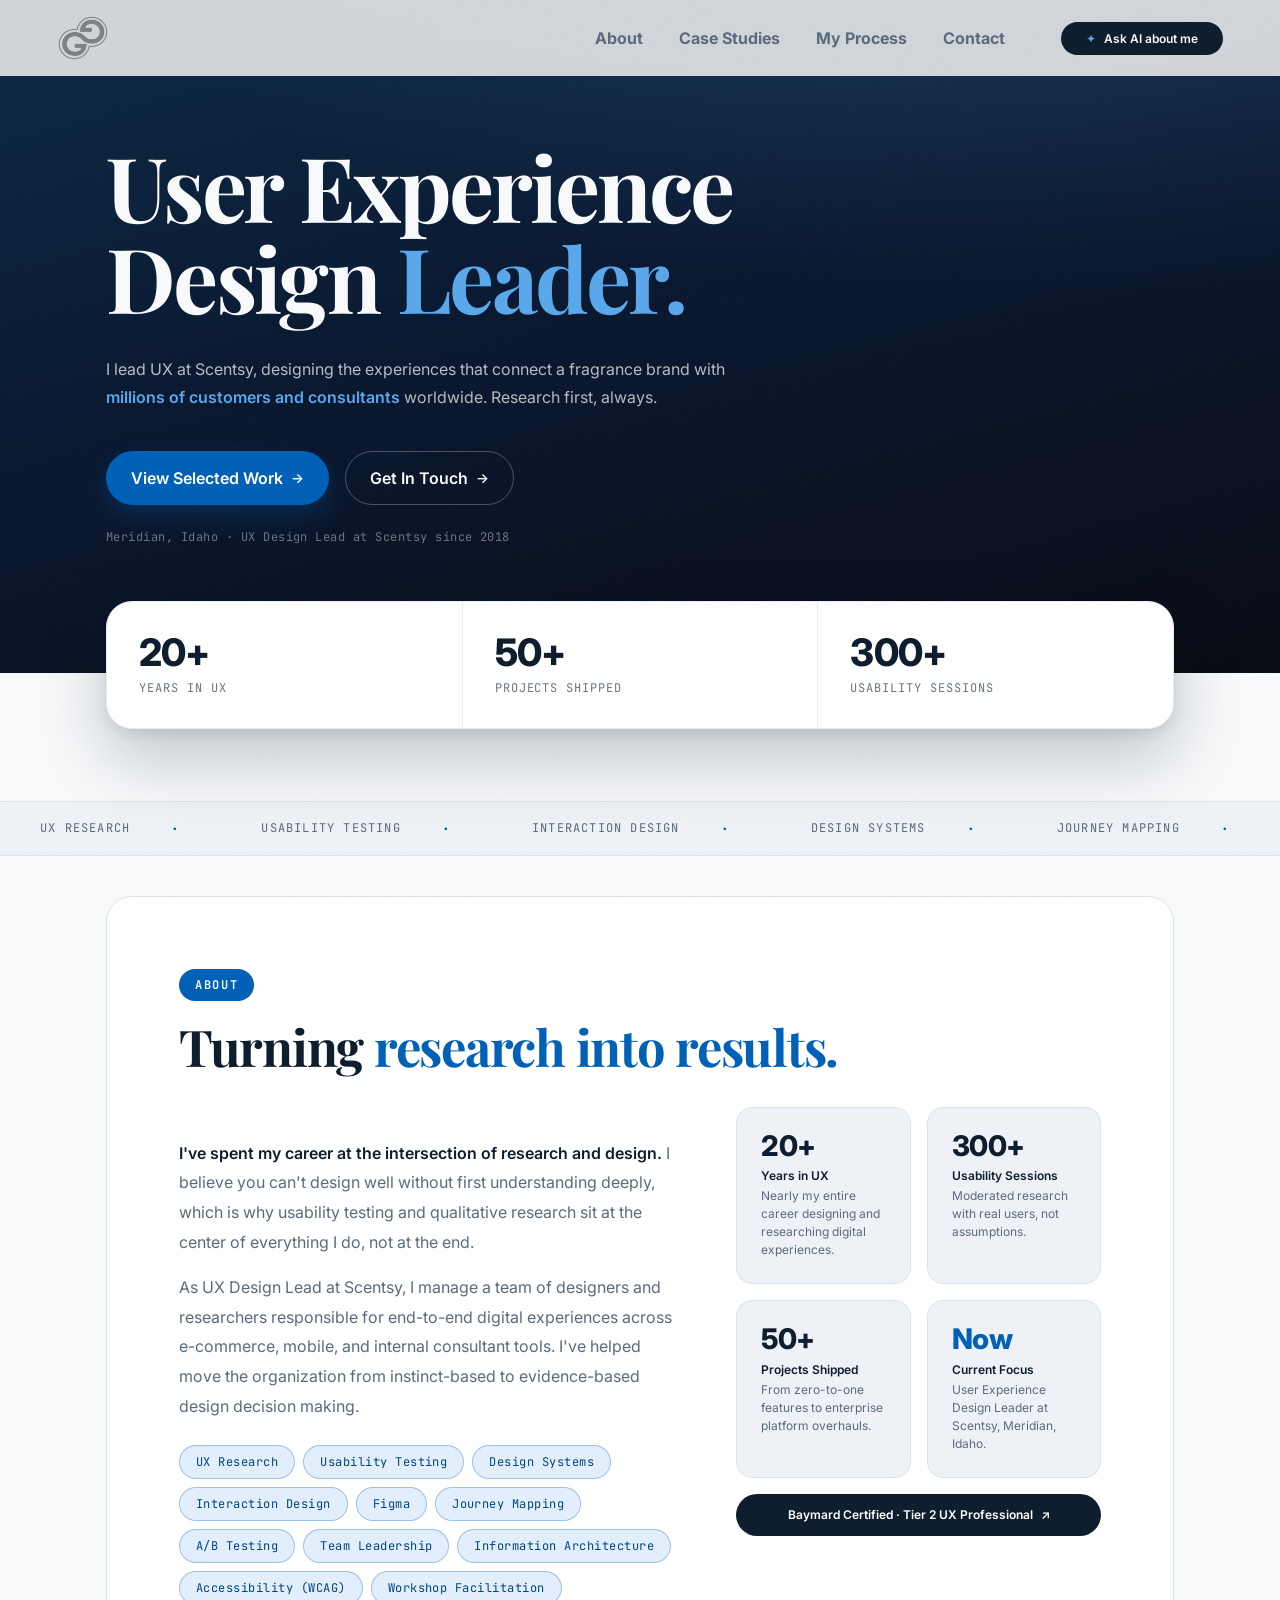
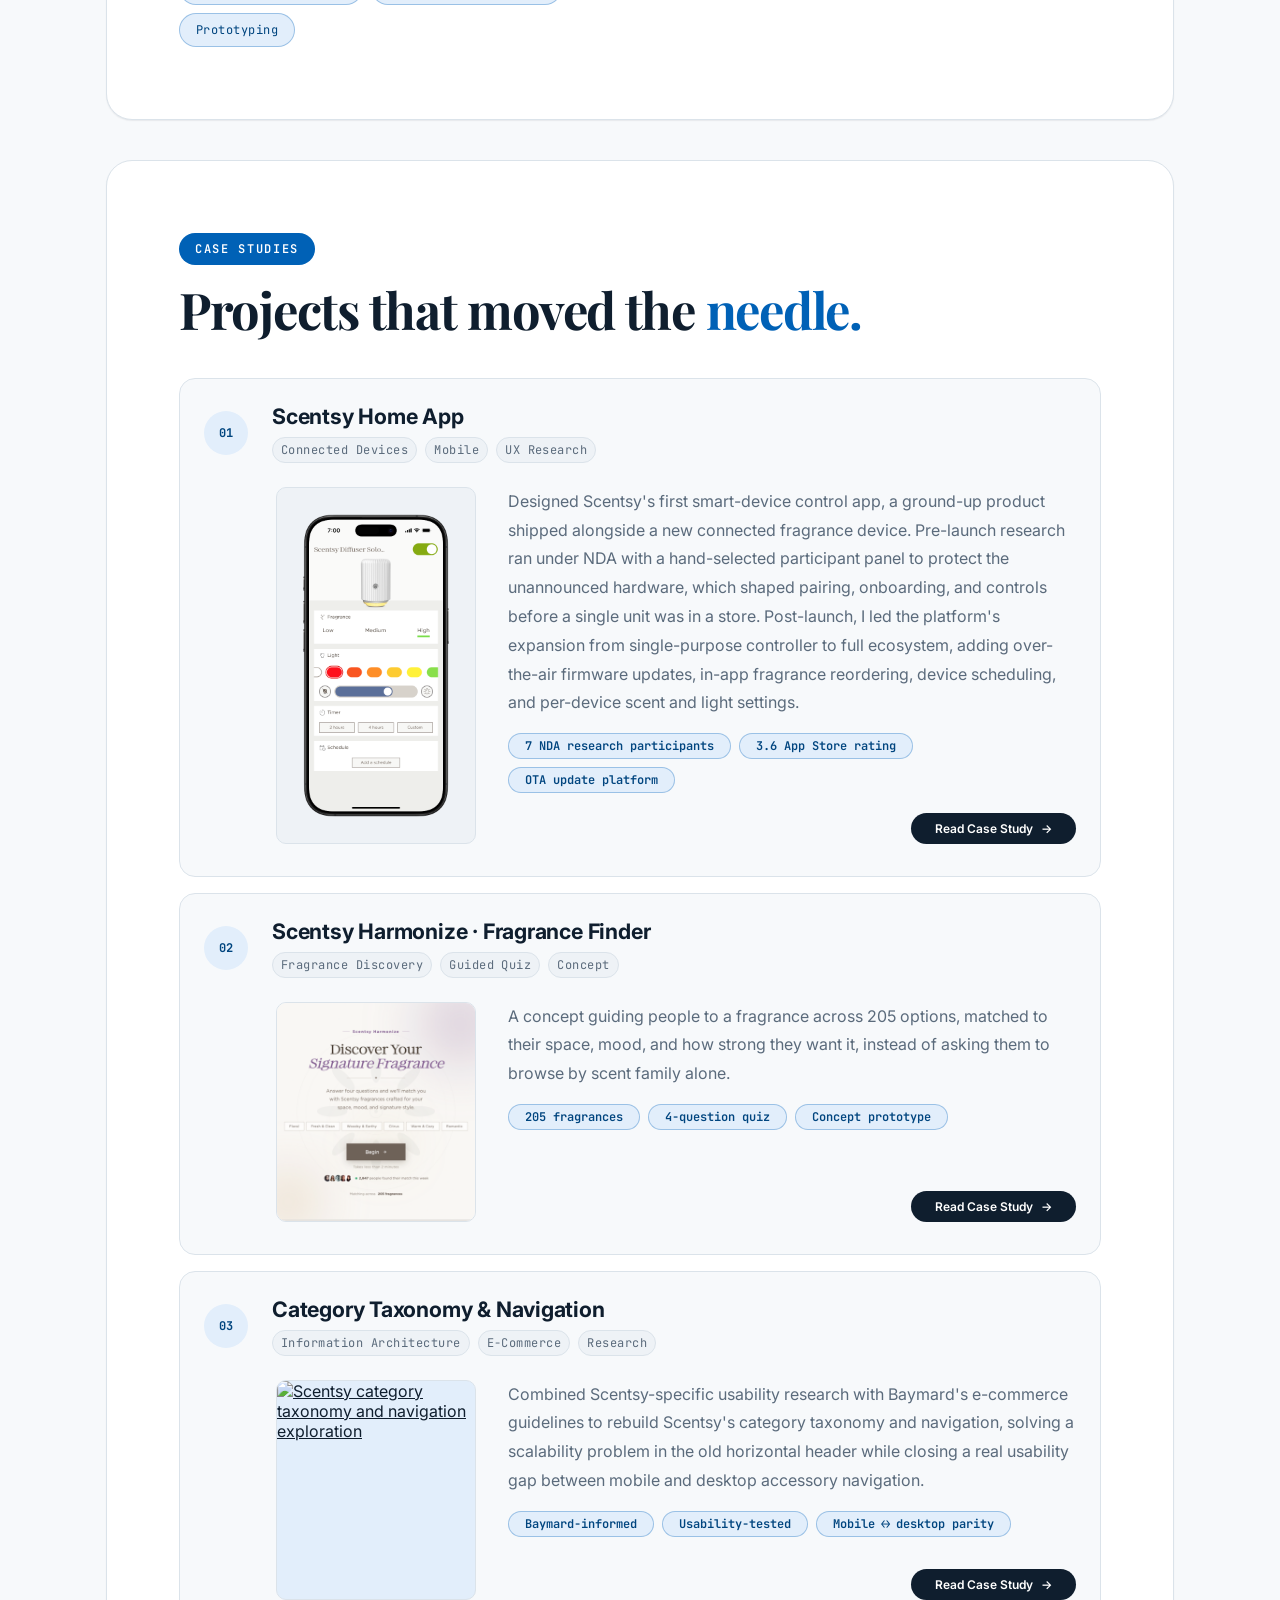
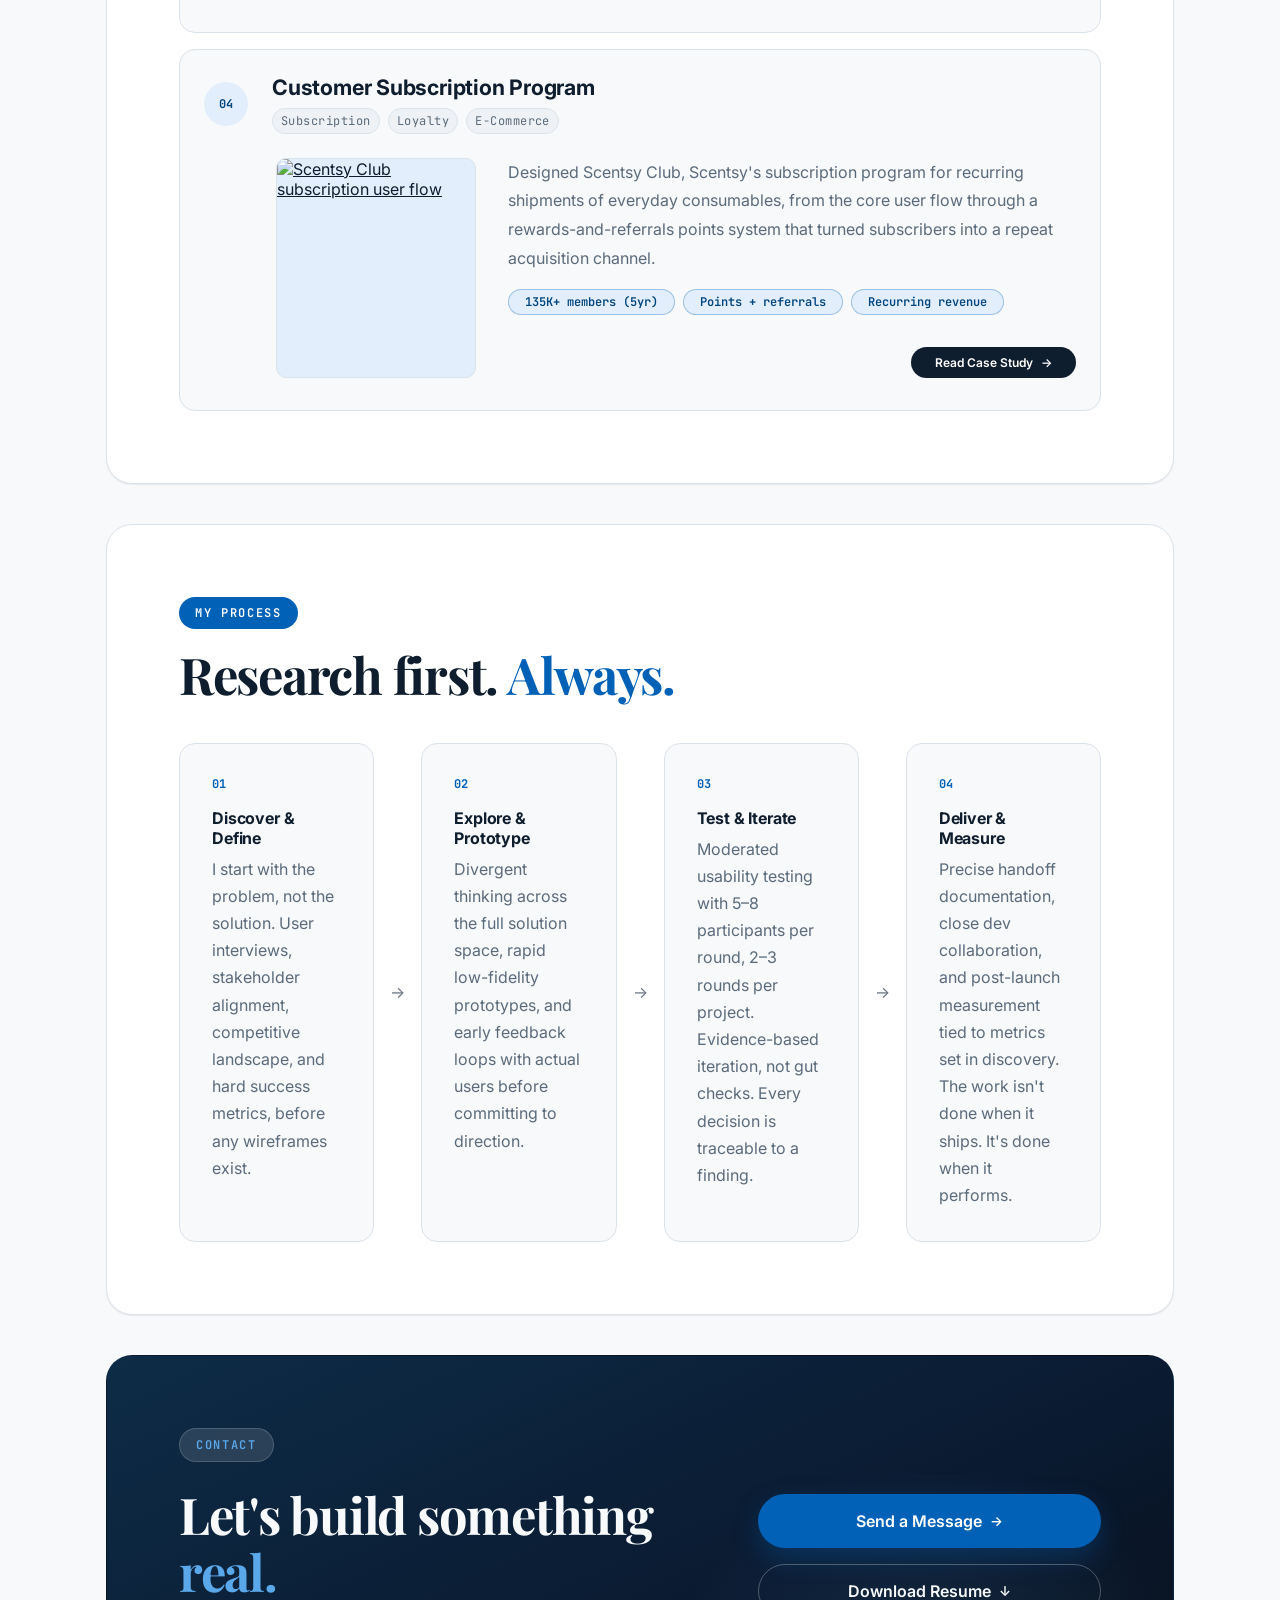
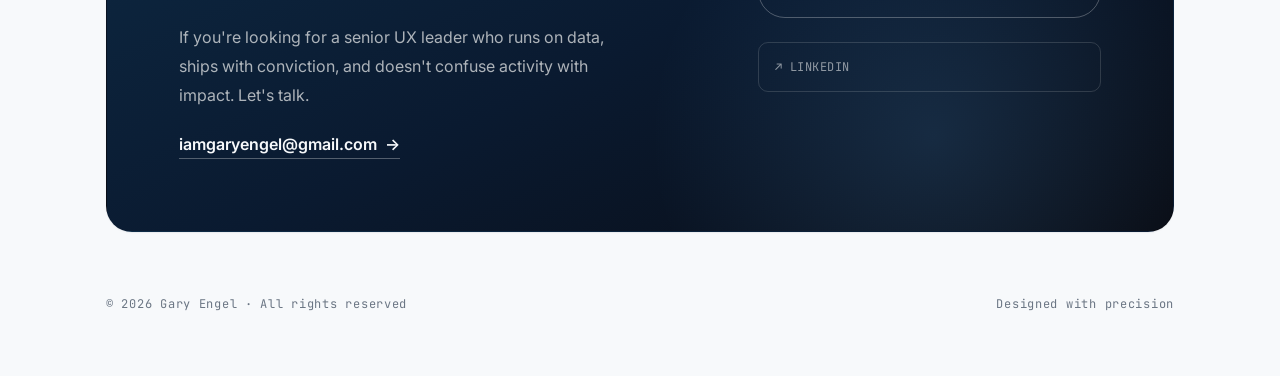
==== index.html @ 95b80a34 "Swap nav logo to GE monogram" ====
<!doctype html>
<html lang="en">
    <head>
        <!-- Google tag (gtag.js) -->
        <script async src="https://www.googletagmanager.com/gtag/js?id=G-JDK2LYS525"></script>
        <script>
            window.dataLayer = window.dataLayer || [];
            function gtag() {
                dataLayer.push(arguments);
            }
            gtag('js', new Date());
            gtag('config', 'G-JDK2LYS525');
        </script>
        <meta charset="UTF-8" />
        <meta name="viewport" content="width=device-width, initial-scale=1.0" />
        <meta name="color-scheme" content="light" />
        <title>Gary Engel · Portfolio · User Experience Design Leader</title>
        <meta
            name="description"
            content="Portfolio of Gary Engel, user experience design leader at Scentsy in Meridian, Idaho. UX research, design systems, and e-commerce case studies from 20+ years in UX."
        />
        <link
            rel="icon"
            href="data:image/svg+xml,%3Csvg xmlns='http://www.w3.org/2000/svg' viewBox='0 0 64 64'%3E%3Crect width='64' height='64' rx='16' fill='%230f1e2e'/%3E%3Ctext x='32' y='43' font-family='Georgia,serif' font-size='30' fill='%235aa8ea' text-anchor='middle'%3EG%3C/text%3E%3C/svg%3E"
        />
        <link rel="preconnect" href="https://fonts.googleapis.com" />
        <link
            rel="preconnect"
            href="https://fonts.gstatic.com"
            crossorigin=""
        />
        <link
            href="https://fonts.googleapis.com/css2?family=Inter:wght@400;500;600;700;800&family=JetBrains+Mono:wght@400;500;600;700&family=Playfair+Display:wght@700&display=swap"
            rel="stylesheet"
        />
        <link rel="stylesheet" href="assets/css/base.css" />
        <style>
            /* ─────────────────────────────────────────────
               HERO
            ───────────────────────────────────────────── */
            .hero {
                position: relative;
                padding-top: calc(var(--nav-h) + 4rem);
                padding-bottom: 8rem;
                overflow: hidden;
                background: radial-gradient(
                        120% 90% at 82% -10%,
                        rgba(90, 168, 234, 0.18),
                        transparent 60%
                    ),
                    linear-gradient(165deg, #0d2b47 0%, #0a1830 45%, #090c14 100%);
                color: var(--bg);
            }
            .hero::after {
                content: "";
                position: absolute;
                inset: 0;
                background-image: url("data:image/svg+xml,%3Csvg xmlns='http://www.w3.org/2000/svg' width='300' height='300'%3E%3Cfilter id='n'%3E%3CfeTurbulence type='fractalNoise' baseFrequency='0.9' numOctaves='3'/%3E%3CfeColorMatrix type='saturate' values='0'/%3E%3C/filter%3E%3Crect width='300' height='300' filter='url(%23n)' opacity='0.5'/%3E%3C/svg%3E");
                opacity: 0.05;
                mix-blend-mode: overlay;
                pointer-events: none;
            }

            .shell {
                max-width: 1180px;
                margin: 0 auto;
                padding: 0 var(--gutter);
                position: relative;
                z-index: 1;
            }


            .hero-name {
                font-size: clamp(3.16rem, 7vw, 5.617rem);
                line-height: 1.02;
                letter-spacing: -0.03em;
                color: var(--bg);
                max-width: 900px;
            }
            .hero-name .period {
                color: var(--teal-bright);
            }

            .hero-lede {
                margin-top: 2rem;
                font-size: 1rem;
                line-height: 1.75;
                color: rgba(250, 250, 249, 0.72);
                max-width: 620px;
            }
            .hero-lede .hl {
                color: var(--teal-bright);
                font-weight: 600;
            }

            .hero-actions {
                display: flex;
                flex-wrap: wrap;
                gap: 1rem;
                margin-top: 2.5rem;
            }

            .hero-footnote {
                margin-top: 1.5rem;
                font-family: "JetBrains Mono", monospace;
                font-size: 0.75rem;
                letter-spacing: 0.04em;
                color: rgba(250, 250, 249, 0.42);
            }

            /* Floating stat card overlapping hero bottom edge */
            .stat-float {
                position: relative;
                z-index: 2;
                max-width: 1180px;
                margin: -4.5rem auto 0;
                padding: 0 var(--gutter);
            }
            .stat-float-inner {
                background: var(--panel);
                border: 1px solid var(--border-soft);
                border-radius: var(--radius-lg);
                box-shadow: var(--shadow-float);
                display: flex;
                flex-wrap: wrap;
            }
            .stat-cell {
                flex: 1;
                min-width: 140px;
                padding: 2rem 2rem;
                border-right: 1px solid var(--border-soft);
            }
            .stat-cell:last-child {
                border-right: none;
            }
            .stat-num {
                display: block;
                font-size: 2.369rem;
                font-weight: 800;
                letter-spacing: -0.02em;
                color: var(--ink);
                line-height: 1;
            }
            .stat-label {
                display: block;
                margin-top: 0.5rem;
                font-family: "JetBrains Mono", monospace;
                font-size: 0.75rem;
                letter-spacing: 0.08em;
                text-transform: uppercase;
                color: var(--faint);
            }

            /* Marquee */
            .marquee-wrap {
                margin-top: 4.5rem;
                border-top: 1px solid var(--border);
                border-bottom: 1px solid var(--border);
                overflow: hidden;
                background: var(--bg-alt);
                padding: 1rem 0;
            }
            .marquee-track {
                display: flex;
                width: max-content;
                animation: marquee-scroll 42s linear infinite;
            }
            .marquee-track:hover {
                animation-play-state: paused;
            }
            .marquee-item {
                font-family: "JetBrains Mono", monospace;
                font-size: 0.75rem;
                letter-spacing: 0.1em;
                text-transform: uppercase;
                color: var(--muted);
                padding: 0 2.5rem;
                white-space: nowrap;
                display: flex;
                align-items: center;
                gap: 2.5rem;
            }
            .marquee-item::after {
                content: "·";
                color: var(--teal);
                font-size: 1rem;
            }
            @keyframes marquee-scroll {
                from {
                    transform: translateX(0);
                }
                to {
                    transform: translateX(-50%);
                }
            }

            /* Keeps anchor-jump targets from landing under the floating nav */
            #about,
            #work,
            #process,
            #contact {
                scroll-margin-top: calc(var(--nav-h) + 24px);
            }

            /* ─────────────────────────────────────────────
               ABOUT
            ───────────────────────────────────────────── */
            .about-grid {
                display: grid;
                grid-template-columns: 1.15fr 0.85fr;
                gap: 4rem;
                align-items: start;
                margin-top: 2rem;
            }
            .about-body {
                display: flex;
                flex-direction: column;
                gap: 1rem;
                margin-top: 2rem;
            }
            .about-body p {
                font-size: 1rem;
                line-height: 1.85;
                color: var(--muted);
                max-width: 560px;
            }
            .about-body p strong {
                color: var(--ink);
                font-weight: 600;
            }

            .skills-list {
                display: flex;
                flex-wrap: wrap;
                gap: 0.5rem;
                margin-top: 1.5rem;
            }
            .skill-tag {
                font-family: "JetBrains Mono", monospace;
                font-size: 0.75rem;
                letter-spacing: 0.04em;
                color: var(--teal-deep);
                background: var(--teal-bg);
                border: 1px solid var(--teal-border);
                padding: 0.5rem 1rem;
                border-radius: var(--radius-pill);
                transition: all 0.2s ease;
            }
            .skill-tag:hover {
                background: var(--teal);
                color: #fff;
                border-color: var(--teal);
            }
            .about-stats {
                display: grid;
                grid-template-columns: 1fr 1fr;
                gap: 1rem;
                position: sticky;
                top: calc(var(--nav-h) + 1.5rem);
            }
            .about-stat-card {
                border: 1px solid var(--border);
                border-radius: var(--radius-md);
                padding: 1.5rem;
                background: var(--bg-alt);
            }
            .asc-num {
                font-size: 1.777rem;
                font-weight: 800;
                letter-spacing: -0.02em;
                color: var(--ink);
                line-height: 1;
            }
            .asc-label {
                display: block;
                margin-top: 0.5rem;
                font-size: 0.75rem;
                font-weight: 600;
                color: var(--ink);
            }
            .asc-desc {
                display: block;
                margin-top: 0.25rem;
                font-size: 0.75rem;
                line-height: 1.5;
                color: var(--muted);
            }
            .about-stat-card.icon .asc-num {
                color: var(--teal);
            }

            /* ─────────────────────────────────────────────
               WORK
            ───────────────────────────────────────────── */
            .work-header {
                display: flex;
                justify-content: space-between;
                align-items: flex-end;
                gap: 2rem;
                flex-wrap: wrap;
                margin-bottom: 2.5rem;
            }
            .work-header-left {
                display: flex;
                flex-direction: column;
                gap: 1rem;
            }

            .project-list {
                display: flex;
                flex-direction: column;
                gap: 1rem;
            }

            .project-item {
                position: relative;
                border: 1px solid var(--border);
                border-radius: var(--radius-md);
                background: var(--bg);
                overflow: hidden;
                transition:
                    border-color 0.25s ease,
                    box-shadow 0.25s ease;
            }
            /* Hover styles only for devices that truly support hovering —
               on iOS Safari, a card whose ancestor changes appearance on
               :hover needs a first tap just to "activate" that state, and
               only follows the link on a second tap. Scoping :hover to
               (hover: hover) devices means the first tap on touch always
               just navigates, no double-tap needed. */
            @media (hover: hover) and (pointer: fine) {
                .project-item:hover {
                    border-color: var(--teal-border);
                    box-shadow: var(--shadow-card);
                }
            }

            /* Makes the entire card clickable while keeping the thumbnail
               and "Read Case Study" as real, independently-focusable links. */
            .project-card-link {
                position: absolute;
                inset: 0;
                z-index: 5;
            }

            .project-row {
                display: grid;
                grid-template-columns: 44px 1fr;
                align-items: center;
                gap: 1.5rem;
                padding: 1.5rem 1.5rem;
            }

            .proj-num {
                width: 44px;
                height: 44px;
                display: flex;
                align-items: center;
                justify-content: center;
                border-radius: 50%;
                background: var(--teal-bg);
                color: var(--teal-deep);
                font-family: "JetBrains Mono", monospace;
                font-size: 0.75rem;
                font-weight: 700;
                transition: all 0.25s ease;
            }
            @media (hover: hover) and (pointer: fine) {
                .project-item:hover .proj-num {
                    background: var(--teal);
                    color: #fff;
                }
            }

            .proj-title-group {
                display: flex;
                flex-direction: column;
                gap: 0.5rem;
                min-width: 0;
            }
            .proj-title {
                font-size: clamp(1rem, 2vw, 1.333rem);
                font-weight: 700;
                letter-spacing: -0.01em;
                color: var(--ink);
            }
            .proj-tags {
                display: flex;
                gap: 0.5rem;
                flex-wrap: wrap;
            }
            .proj-tag {
                font-family: "JetBrains Mono", monospace;
                font-size: 0.75rem;
                letter-spacing: 0.04em;
                color: var(--muted);
                background: var(--bg-alt);
                border: 1px solid var(--border);
                padding: 0.25rem 0.5rem;
                border-radius: var(--radius-pill);
            }

            .project-detail-content {
                padding: 0 1.5rem 2rem 6rem;
            }

            .detail-body {
                display: flex;
                flex-direction: column;
                gap: 1rem;
            }
            .detail-body.has-thumb {
                display: grid;
                grid-template-columns: 200px 1fr;
                gap: 2rem;
                align-items: stretch;
            }
            .detail-thumb {
                width: 100%;
                height: 100%;
                min-height: 220px;
                overflow: hidden;
                border-radius: var(--radius-sm);
                background: var(--teal-bg);
                border: 1px solid var(--border);
            }
            .detail-thumb img {
                width: 100%;
                height: 100%;
                object-fit: cover;
                transition: transform 0.5s ease;
            }
            /* This project's thumbnail is a full, narrow phone screenshot —
               cover would crop off the top/bottom, so show it whole instead. */
            .detail-thumb-contain {
                background: var(--bg-alt);
                padding: 1.5rem;
            }
            .detail-thumb-contain img {
                object-fit: contain;
            }
            @media (hover: hover) and (pointer: fine) {
                .detail-thumb:hover img,
                .project-item:hover .detail-thumb img {
                    transform: scale(1.05);
                }
            }
            .detail-text {
                display: flex;
                flex-direction: column;
                gap: 1rem;
                height: 100%;
            }
            .detail-text .detail-link {
                margin-top: auto;
                align-self: flex-end;
            }

            .detail-description {
                font-size: 1rem;
                line-height: 1.8;
                color: var(--muted);
                max-width: 620px;
            }
            .detail-outcomes {
                display: flex;
                gap: 0.5rem;
                flex-wrap: wrap;
            }
            .detail-outcome {
                font-family: "JetBrains Mono", monospace;
                font-size: 0.75rem;
                font-weight: 600;
                color: var(--teal-deep);
                background: var(--teal-bg);
                border: 1px solid var(--teal-border);
                padding: 0.25rem 1rem;
                border-radius: var(--radius-pill);
            }
            .detail-link {
                display: inline-flex;
                align-items: center;
                gap: 0.5rem;
                font-size: 0.75rem;
                font-weight: 600;
                color: #fff;
                text-decoration: none;
                background: var(--ink);
                padding: 0.5rem 1.5rem;
                border-radius: var(--radius-pill);
                width: max-content;
                transition: background 0.2s ease, transform 0.2s ease, box-shadow 0.2s ease;
            }
            .detail-link span {
                transition: transform 0.2s ease;
            }
            @media (hover: hover) and (pointer: fine) {
                .detail-link:hover,
                .project-item:hover .detail-link {
                    background: var(--teal-deep);
                    transform: translateY(-2px);
                    box-shadow: 0 10px 22px rgba(0, 97, 182, 0.24);
                }
                .detail-link:hover span,
                .project-item:hover .detail-link span {
                    transform: translateX(3px);
                }
            }

            /* ─────────────────────────────────────────────
               PROCESS
            ───────────────────────────────────────────── */
            .process-flow {
                display: grid;
                grid-template-columns: 1fr auto 1fr auto 1fr auto 1fr;
                align-items: stretch;
                gap: 0;
                margin-top: 2.5rem;
            }
            .process-step {
                padding: 2rem 2rem;
                border: 1px solid var(--border);
                border-radius: var(--radius-md);
                background: var(--bg);
                transition: box-shadow 0.25s ease, transform 0.25s ease;
            }
            .process-step:hover {
                box-shadow: var(--shadow-card);
                transform: translateY(-3px);
            }
            .ps-num {
                font-family: "JetBrains Mono", monospace;
                font-size: 0.75rem;
                font-weight: 700;
                color: var(--teal);
                display: block;
                margin-bottom: 1rem;
            }
            .ps-title {
                font-size: 1rem;
                font-weight: 700;
                letter-spacing: -0.01em;
                margin-bottom: 0.5rem;
                color: var(--ink);
            }
            .ps-desc {
                font-size: 1rem;
                line-height: 1.7;
                color: var(--muted);
            }
            .process-arrow {
                display: flex;
                align-items: center;
                justify-content: center;
                padding: 0 1rem;
                color: var(--faint);
                font-size: 1rem;
            }

            /* ─────────────────────────────────────────────
               FOOTER
            ───────────────────────────────────────────── */
            footer.site-footer {
                max-width: 1180px;
                margin: 0 auto 2.5rem;
                padding: 1.5rem var(--gutter);
                display: flex;
                justify-content: space-between;
                align-items: center;
                flex-wrap: wrap;
                gap: 0.5rem;
            }
            footer.site-footer span {
                font-family: "JetBrains Mono", monospace;
                font-size: 0.75rem;
                letter-spacing: 0.06em;
                color: var(--faint);
            }

            /* ─────────────────────────────────────────────
               RESPONSIVE
            ───────────────────────────────────────────── */
            @media (max-width: 1000px) {
                .about-grid {
                    grid-template-columns: 1fr;
                    gap: 2.5rem;
                }
                .about-stats {
                    position: static;
                    grid-template-columns: repeat(4, 1fr);
                }
                .process-flow {
                    grid-template-columns: 1fr;
                    gap: 1rem;
                }
                .process-arrow {
                    display: none;
                }
            }
            @media (max-width: 768px) {
                .about-stats {
                    grid-template-columns: repeat(2, 1fr);
                }
                .project-row {
                    grid-template-columns: 38px 1fr;
                }
                .project-detail-content {
                    padding-left: 1.5rem;
                }
                .detail-body.has-thumb {
                    grid-template-columns: 1fr;
                }
                .detail-thumb {
                    max-width: 220px;
                }
                /* "Read Case Study" measured 31px tall at mobile widths —
                   well under the ~44px comfortable touch-target minimum. */
                .detail-link {
                    min-height: 44px;
                }
            }
            
        </style>
        
    <link rel="canonical" href="https://garyengeldesign.com/" />
        <meta property="og:type" content="website" />
        <meta property="og:site_name" content="Gary Engel" />
        <meta property="og:title" content="Gary Engel · Portfolio · User Experience Design Leader" />
        <meta property="og:description" content="Portfolio of Gary Engel, user experience design leader at Scentsy in Meridian, Idaho. UX research, design systems, and e-commerce case studies from 20+ years in UX." />
        <meta property="og:url" content="https://garyengeldesign.com/" />
        <meta property="og:image" content="https://garyengeldesign.com/assets/img/ge-logo.png" />
        <meta name="twitter:card" content="summary" />
        <meta name="twitter:title" content="Gary Engel · Portfolio · User Experience Design Leader" />
        <meta name="twitter:description" content="Portfolio of Gary Engel, user experience design leader at Scentsy in Meridian, Idaho. UX research, design systems, and e-commerce case studies from 20+ years in UX." />
        <meta name="twitter:image" content="https://garyengeldesign.com/assets/img/ge-logo.png" />
        <script type="application/ld+json">
{
    "@context": "https://schema.org",
    "@type": "Person",
    "@id": "https://garyengeldesign.com/#person",
    "name": "Gary Engel",
    "url": "https://garyengeldesign.com/",
    "jobTitle": "Senior Product Design Leader",
    "description": "Gary Engel is a Senior Product Design Leader in Meridian, Idaho, with 20+ years of user experience design experience. He is Digital Experience Manager at Scentsy, Inc., leading UX and design systems for e-commerce, mobile apps, and consultant tools.",
    "worksFor": {
        "@type": "Organization",
        "name": "Scentsy, Inc.",
        "url": "https://www.scentsy.com"
    },
    "address": {
        "@type": "PostalAddress",
        "addressLocality": "Meridian",
        "addressRegion": "ID",
        "addressCountry": "US"
    },
    "alumniOf": {
        "@type": "CollegeOrUniversity",
        "name": "University of Idaho"
    },
    "sameAs": [
        "https://www.linkedin.com/in/garyengel",
        "https://github.com/garyengel",
        "https://baymard.com/certified/ceca"
    ],
    "hasCredential": {
        "@type": "EducationalOccupationalCredential",
        "name": "UX Certification, Tier 2 (UX Professional)",
        "credentialCategory": "certification",
        "recognizedBy": {
            "@type": "Organization",
            "name": "Baymard Institute",
            "url": "https://baymard.com"
        },
        "url": "https://baymard.com/certified/ceca"
    },
    "knowsAbout": [
        "User Experience Design",
        "Product Design",
        "Design Systems",
        "E-commerce",
        "User Research",
        "A/B Testing",
        "Accessibility"
    ]
}
        </script>
    </head>
    <body>
        <!-- ═══════════════════════════════════════════
             NAV
        ═══════════════════════════════════════════ -->
        <header class="nav" id="nav">
            <div class="nav-progress" id="navProgress"></div>
            <h1 style="margin:0;padding:0;line-height:0;font-weight:400;"><a href="#home" class="nav-logo" aria-label="Gary Engel, home"><img src="assets/img/ge-monogram.png" alt="Gary Engel" style="display:block;width:52px;height:auto;" /></a></h1>
            <nav class="nav-right">
                <div class="nav-links-wrap">
                    <span class="nav-pill" id="navPill" aria-hidden="true"></span>
                    <ul class="nav-links" id="navLinks">
                        <li><a href="#about">About</a></li>
                        <li><a href="#work">Case Studies</a></li>
                        <li><a href="#process">My Process</a></li>
                        <li><a href="#contact">Contact</a></li>
                    </ul>
                </div>
                <button type="button" id="askAiBtn" class="btn btn-dark nav-cta" aria-haspopup="true" aria-expanded="false">
                    <span class="ask-ai-sparkle" aria-hidden="true">✦</span> Ask AI about me
                </button>
            </nav>
        </header>

        <div class="ask-ai-menu" id="askAiMenu" role="menu" aria-hidden="true">
            <span class="ask-ai-menu-label mono">Ask about me in</span>
            <a href="#" data-engine="chatgpt" target="_blank" rel="noopener" class="ask-ai-item" role="menuitem">ChatGPT</a>
            <a href="#" data-engine="claude" target="_blank" rel="noopener" class="ask-ai-item" role="menuitem">Claude</a>
            <a href="#" data-engine="perplexity" target="_blank" rel="noopener" class="ask-ai-item" role="menuitem">Perplexity</a>
        </div>

        <!-- ═══════════════════════════════════════════
             HERO
        ═══════════════════════════════════════════ -->
        <section class="hero" id="home">
            <div class="shell">
                <div class="hero-name">
                    User Experience Design <span class="period">Leader.</span>
                </div>
                <p class="hero-lede">
                    I lead UX at Scentsy, designing the experiences that connect a fragrance brand with
                    <span class="hl">millions of customers and consultants</span> worldwide. Research first,
                    always.
                </p>
                <div class="hero-actions">
                    <a href="#work" class="btn btn-solid">View Selected Work <span class="btn-arrow">→</span></a>
                    <a href="mailto:iamgaryengel@gmail.com" class="btn btn-outline on-dark">Get In Touch <span class="btn-arrow">→</span></a>
                </div>
                <p class="hero-footnote mono">Meridian, Idaho · UX Design Lead at Scentsy since 2018</p>
            </div>
        </section>

        <div class="stat-float reveal">
            <div class="stat-float-inner">
                <div class="stat-cell">
                    <span class="stat-num">20+</span>
                    <span class="stat-label mono">Years in UX</span>
                </div>
                <div class="stat-cell">
                    <span class="stat-num">50+</span>
                    <span class="stat-label mono">Projects Shipped</span>
                </div>
                <div class="stat-cell">
                    <span class="stat-num">300+</span>
                    <span class="stat-label mono">Usability Sessions</span>
                </div>
            </div>
        </div>

        <div class="marquee-wrap">
            <div class="marquee-track" aria-hidden="true">
                <span class="marquee-item">UX Research</span>
                <span class="marquee-item">Usability Testing</span>
                <span class="marquee-item">Interaction Design</span>
                <span class="marquee-item">Design Systems</span>
                <span class="marquee-item">Journey Mapping</span>
                <span class="marquee-item">Information Architecture</span>
                <span class="marquee-item">Figma</span>
                <span class="marquee-item">Workshop Facilitation</span>
                <span class="marquee-item">A/B Testing</span>
                <span class="marquee-item">Accessibility</span>
                <span class="marquee-item">Design Leadership</span>
                <span class="marquee-item">Prototyping</span>
                <span class="marquee-item">UX Research</span>
                <span class="marquee-item">Usability Testing</span>
                <span class="marquee-item">Interaction Design</span>
                <span class="marquee-item">Design Systems</span>
                <span class="marquee-item">Journey Mapping</span>
                <span class="marquee-item">Information Architecture</span>
                <span class="marquee-item">Figma</span>
                <span class="marquee-item">Workshop Facilitation</span>
                <span class="marquee-item">A/B Testing</span>
                <span class="marquee-item">Accessibility</span>
                <span class="marquee-item">Design Leadership</span>
                <span class="marquee-item">Prototyping</span>
            </div>
        </div>

        <!-- ═══════════════════════════════════════════
             ABOUT
        ═══════════════════════════════════════════ -->
        <div class="panel-wrap">
            <section class="panel" id="about">
                <span class="eyebrow reveal">About</span>
                <h2 class="heading-lg" style="margin-top: 1.1rem">
                    Turning <span class="hl">research into results.</span>
                </h2>

                <div class="about-grid">
                    <div>
                        <div class="about-body">
                            <p class="reveal d1">
                                <strong>I've spent my career at the intersection of research and design.</strong>
                                I believe you can't design well without first understanding deeply, which is why
                                usability testing and qualitative research sit at the center of everything I do,
                                not at the end.
                            </p>
                            <p class="reveal d2">
                                As UX Design Lead at Scentsy, I manage a team of designers and researchers
                                responsible for end-to-end digital experiences across e-commerce, mobile, and
                                internal consultant tools. I've helped move the organization from instinct-based to
                                evidence-based design decision making.
                            </p>
                        </div>
                        <div class="skills-list reveal d4">
                            <span class="skill-tag">UX Research</span>
                            <span class="skill-tag">Usability Testing</span>
                            <span class="skill-tag">Design Systems</span>
                            <span class="skill-tag">Interaction Design</span>
                            <span class="skill-tag">Figma</span>
                            <span class="skill-tag">Journey Mapping</span>
                            <span class="skill-tag">A/B Testing</span>
                            <span class="skill-tag">Team Leadership</span>
                            <span class="skill-tag">Information Architecture</span>
                            <span class="skill-tag">Accessibility (WCAG)</span>
                            <span class="skill-tag">Workshop Facilitation</span>
                            <span class="skill-tag">Prototyping</span>
                        </div>
                    </div>

                    <div class="about-stats reveal d2">
                        <div class="about-stat-card">
                            <span class="asc-num">20+</span>
                            <span class="asc-label">Years in UX</span>
                            <span class="asc-desc">Nearly my entire career designing and researching digital experiences.</span>
                        </div>
                        <div class="about-stat-card">
                            <span class="asc-num">300+</span>
                            <span class="asc-label">Usability Sessions</span>
                            <span class="asc-desc">Moderated research with real users, not assumptions.</span>
                        </div>
                        <div class="about-stat-card">
                            <span class="asc-num">50+</span>
                            <span class="asc-label">Projects Shipped</span>
                            <span class="asc-desc">From zero-to-one features to enterprise platform overhauls.</span>
                        </div>
                        <div class="about-stat-card icon">
                            <span class="asc-num">Now</span>
                            <span class="asc-label">Current Focus</span>
                            <span class="asc-desc">User Experience Design Leader at Scentsy, Meridian, Idaho.</span>
                        </div>
                        <a href="https://baymard.com/certified/ceca" target="_blank" rel="noopener" class="detail-link" style="grid-column: 1 / -1; width: 100%; justify-content: center; padding: 0.85rem 1.5rem">Baymard Certified · Tier 2 UX Professional <span>↗</span></a>
                    </div>
                </div>
            </section>
        </div>

        <!-- ═══════════════════════════════════════════
             WORK
        ═══════════════════════════════════════════ -->
        <div class="panel-wrap">
            <section class="panel" id="work">
                <div class="work-header reveal">
                    <div class="work-header-left">
                        <span class="eyebrow">Case Studies</span>
                        <h2 class="heading-lg">Projects that moved the <span class="hl">needle.</span></h2>
                    </div>
                </div>

                <div class="project-list">
                    <div class="project-item reveal" data-index="0">
                        <a
                            class="project-card-link"
                            href="case-studies/scentsy-home-app.html"
                            aria-hidden="true"
                            tabindex="-1"
                        ></a>
                        <div class="project-row">
                            <span class="proj-num">01</span>
                            <div class="proj-title-group">
                                <span class="proj-title">Scentsy Home App</span>
                                <div class="proj-tags">
                                    <span class="proj-tag">Connected Devices</span>
                                    <span class="proj-tag">Mobile</span>
                                    <span class="proj-tag">UX Research</span>
                                </div>
                            </div>
                        </div>
                        <div class="project-detail">
                            <div class="project-detail-inner">
                                <div class="project-detail-content">
                                    <div class="detail-body has-thumb">
                                        <a href="case-studies/scentsy-home-app.html" class="detail-thumb detail-thumb-contain" aria-label="Open Scentsy Home App case study">
                                            <img src="case-studies/assets/phone-hero.png" alt="Scentsy Home App: device control screen for the Scentsy Diffuser Solo" />
                                        </a>
                                        <div class="detail-text">
                                            <p class="detail-description">
                                                Designed Scentsy's first smart-device control app, a ground-up
                                                product shipped alongside a new connected fragrance device.
                                                Pre-launch research ran under NDA with a hand-selected participant
                                                panel to protect the unannounced hardware, which shaped pairing,
                                                onboarding, and controls before a single unit was in a store.
                                                Post-launch, I led the platform's expansion from single-purpose
                                                controller to full ecosystem, adding over-the-air firmware
                                                updates, in-app fragrance reordering, device scheduling, and
                                                per-device scent and light settings.
                                            </p>
                                            <div class="detail-outcomes">
                                                <span class="detail-outcome">7 NDA research participants</span>
                                                <span class="detail-outcome">3.6 App Store rating</span>
                                                <span class="detail-outcome">OTA update platform</span>
                                            </div>
                                            <a href="case-studies/scentsy-home-app.html" class="detail-link">Read Case Study <span>→</span></a>
                                        </div>
                                    </div>
                                </div>
                            </div>
                        </div>
                    </div>

                    <div class="project-item reveal d1" data-index="1">
                        <a
                            class="project-card-link"
                            href="case-studies/scent-finder.html"
                            aria-hidden="true"
                            tabindex="-1"
                        ></a>
                        <div class="project-row">
                            <span class="proj-num">02</span>
                            <div class="proj-title-group">
                                <span class="proj-title">Scentsy Harmonize · Fragrance Finder</span>
                                <div class="proj-tags">
                                    <span class="proj-tag">Fragrance Discovery</span>
                                    <span class="proj-tag">Guided Quiz</span>
                                    <span class="proj-tag">Concept</span>
                                </div>
                            </div>
                        </div>
                        <div class="project-detail">
                            <div class="project-detail-inner">
                                <div class="project-detail-content">
                                    <div class="detail-body has-thumb">
                                        <a href="case-studies/scent-finder.html" class="detail-thumb" aria-label="Open Scentsy Harmonize · Fragrance Finder case study">
                                            <img src="case-studies/assets/scent-finder/welcome-thumb.png" alt="Scentsy Harmonize welcome screen: Discover Your Signature Fragrance" />
                                        </a>
                                        <div class="detail-text">
                                            <p class="detail-description">
                                                A concept guiding people to a fragrance across 205 options, matched to
                                                their space, mood, and how strong they want it, instead of asking
                                                them to browse by scent family alone.
                                            </p>
                                            <div class="detail-outcomes">
                                                <span class="detail-outcome">205 fragrances</span>
                                                <span class="detail-outcome">4-question quiz</span>
                                                <span class="detail-outcome">Concept prototype</span>
                                            </div>
                                            <a href="case-studies/scent-finder.html" class="detail-link">Read Case Study <span>→</span></a>
                                        </div>
                                    </div>
                                </div>
                            </div>
                        </div>
                    </div>

                    <div class="project-item reveal d2" data-index="2">
                        <a
                            class="project-card-link"
                            href="case-studies/scentsy-category-taxonomy-navigation.html"
                            aria-hidden="true"
                            tabindex="-1"
                        ></a>
                        <div class="project-row">
                            <span class="proj-num">03</span>
                            <div class="proj-title-group">
                                <span class="proj-title">Category Taxonomy &amp; Navigation</span>
                                <div class="proj-tags">
                                    <span class="proj-tag">Information Architecture</span>
                                    <span class="proj-tag">E-Commerce</span>
                                    <span class="proj-tag">Research</span>
                                </div>
                            </div>
                        </div>
                        <div class="project-detail">
                            <div class="project-detail-inner">
                                <div class="project-detail-content">
                                    <div class="detail-body has-thumb">
                                        <a href="case-studies/scentsy-category-taxonomy-navigation.html" class="detail-thumb" aria-label="Open Category Taxonomy &amp; Navigation case study">
                                            <img src="https://cdn.myportfolio.com/889dbe41-9756-4e3b-8e85-e8e23367cb56/1ab45930-d87e-4489-a351-54135400595c_rw_1200.png?h=4d10d10b87036cf46b2d129d5446c7ba" alt="Scentsy category taxonomy and navigation exploration" />
                                        </a>
                                        <div class="detail-text">
                                            <p class="detail-description">
                                                Combined Scentsy-specific usability research with Baymard's
                                                e-commerce guidelines to rebuild Scentsy's category taxonomy and
                                                navigation, solving a scalability problem in the old horizontal
                                                header while closing a real usability gap between mobile and
                                                desktop accessory navigation.
                                            </p>
                                            <div class="detail-outcomes">
                                                <span class="detail-outcome">Baymard-informed</span>
                                                <span class="detail-outcome">Usability-tested</span>
                                                <span class="detail-outcome">Mobile ↔ desktop parity</span>
                                            </div>
                                            <a href="case-studies/scentsy-category-taxonomy-navigation.html" class="detail-link">Read Case Study <span>→</span></a>
                                        </div>
                                    </div>
                                </div>
                            </div>
                        </div>
                    </div>

                    <div class="project-item reveal d3" data-index="3">
                        <a
                            class="project-card-link"
                            href="case-studies/customer-subscription-program.html"
                            aria-hidden="true"
                            tabindex="-1"
                        ></a>
                        <div class="project-row">
                            <span class="proj-num">04</span>
                            <div class="proj-title-group">
                                <span class="proj-title">Customer Subscription Program</span>
                                <div class="proj-tags">
                                    <span class="proj-tag">Subscription</span>
                                    <span class="proj-tag">Loyalty</span>
                                    <span class="proj-tag">E-Commerce</span>
                                </div>
                            </div>
                        </div>
                        <div class="project-detail">
                            <div class="project-detail-inner">
                                <div class="project-detail-content">
                                    <div class="detail-body has-thumb">
                                        <a href="case-studies/customer-subscription-program.html" class="detail-thumb" aria-label="Open Customer Subscription Program case study">
                                            <img src="https://cdn.myportfolio.com/889dbe41-9756-4e3b-8e85-e8e23367cb56/01916967-589c-4bd3-88ef-0cd9fa7b9b62_rw_1920.png?h=a90bfacf9c4092828742717c5fc6226e" alt="Scentsy Club subscription user flow" />
                                        </a>
                                        <div class="detail-text">
                                            <p class="detail-description">
                                                Designed Scentsy Club, Scentsy's subscription program for recurring
                                                shipments of everyday consumables, from the core user flow through
                                                a rewards-and-referrals points system that turned subscribers into
                                                a repeat acquisition channel.
                                            </p>
                                            <div class="detail-outcomes">
                                                <span class="detail-outcome">135K+ members (5yr)</span>
                                                <span class="detail-outcome">Points + referrals</span>
                                                <span class="detail-outcome">Recurring revenue</span>
                                            </div>
                                            <a href="case-studies/customer-subscription-program.html" class="detail-link">Read Case Study <span>→</span></a>
                                        </div>
                                    </div>
                                </div>
                            </div>
                        </div>
                    </div>
                </div>
            </section>
        </div>

        <!-- ═══════════════════════════════════════════
             PROCESS
        ═══════════════════════════════════════════ -->
        <div class="panel-wrap">
            <section class="panel" id="process">
                <span class="eyebrow reveal">My Process</span>
                <h2 class="heading-lg" style="margin-top: 1.1rem">
                    Research first. <span class="hl">Always.</span>
                </h2>

                <div class="process-flow">
                    <div class="process-step reveal">
                        <span class="ps-num mono">01</span>
                        <h3 class="ps-title">Discover &amp; Define</h3>
                        <p class="ps-desc">
                            I start with the problem, not the solution. User interviews, stakeholder alignment,
                            competitive landscape, and hard success metrics, before any wireframes exist.
                        </p>
                    </div>
                    <div class="process-arrow" aria-hidden="true">→</div>
                    <div class="process-step reveal d1">
                        <span class="ps-num mono">02</span>
                        <h3 class="ps-title">Explore &amp; Prototype</h3>
                        <p class="ps-desc">
                            Divergent thinking across the full solution space, rapid low-fidelity prototypes, and
                            early feedback loops with actual users before committing to direction.
                        </p>
                    </div>
                    <div class="process-arrow" aria-hidden="true">→</div>
                    <div class="process-step reveal d2">
                        <span class="ps-num mono">03</span>
                        <h3 class="ps-title">Test &amp; Iterate</h3>
                        <p class="ps-desc">
                            Moderated usability testing with 5–8 participants per round, 2–3 rounds per project.
                            Evidence-based iteration, not gut checks. Every decision is traceable to a finding.
                        </p>
                    </div>
                    <div class="process-arrow" aria-hidden="true">→</div>
                    <div class="process-step reveal d3">
                        <span class="ps-num mono">04</span>
                        <h3 class="ps-title">Deliver &amp; Measure</h3>
                        <p class="ps-desc">
                            Precise handoff documentation, close dev collaboration, and post-launch measurement
                            tied to metrics set in discovery. The work isn't done when it ships. It's done when
                            it performs.
                        </p>
                    </div>
                </div>
            </section>
        </div>

        <!-- ═══════════════════════════════════════════
             CONTACT
        ═══════════════════════════════════════════ -->
        <div class="panel-wrap">
            <section class="panel dark" id="contact">
                <div class="contact-inner">
                    <div class="contact-left reveal">
                        <span class="eyebrow on-dark">Contact</span>
                        <h2 class="heading-lg on-dark">
                            Let's build something <span class="hl">real.</span>
                        </h2>
                        <p class="contact-sub">
                            If you're looking for a senior UX leader who runs on data, ships with conviction, and
                            doesn't confuse activity with impact. Let's talk.
                        </p>
                        <a href="mailto:iamgaryengel@gmail.com" class="contact-email-link">
                            iamgaryengel@gmail.com <span>→</span>
                        </a>
                    </div>

                    <div class="contact-right reveal d2">
                        <a href="mailto:iamgaryengel@gmail.com" class="btn btn-solid" style="justify-content: center">
                            Send a Message <span class="btn-arrow">→</span>
                        </a>
                        <a href="assets/gary-engel-resume.pdf" download="Gary Engel Resume.pdf" class="btn btn-outline on-dark" style="justify-content: center">
                            Download Resume <span class="btn-arrow">↓</span>
                        </a>
                        <a href="https://linkedin.com/in/garyengel" target="_blank" rel="noopener" class="social-link">↗ LinkedIn</a>
                    </div>
                </div>
            </section>
        </div>

        <!-- ═══════════════════════════════════════════
             FOOTER
        ═══════════════════════════════════════════ -->
        <footer class="site-footer">
            <span>© <span id="copy-year">2026</span> Gary Engel · All rights reserved</span>
            <span>Designed with precision</span>
        </footer>

        <!-- ═══════════════════════════════════════════
             JAVASCRIPT
        ═══════════════════════════════════════════ -->
        <script src="assets/js/homepage.js"></script>
        <script>
            document.getElementById('copy-year').textContent = new Date().getFullYear();
        </script>
    </body>
</html>
---- assets/css/base.css ----
/* ─────────────────────────────────────────────
               RESET + TOKENS
            ───────────────────────────────────────────── */
            *,
            *::before,
            *::after {
                margin: 0;
                padding: 0;
                box-sizing: border-box;
            }
            html {
                font-size: 16px;
            }
            /* Smooth scroll only turns on after full page load, so a
               cross-page hash landing (e.g. ../index.html#process) jumps
               instantly instead of animating through every section in
               between and making the scroll-spy pill flicker mid-flight. */
            html.smooth-scroll {
                scroll-behavior: smooth;
            }
            svg {
                cursor: inherit;
            }

            :root {
                color-scheme: light;
                /* Monochromatic — built from the Pinarello Prince's blue
                   (~#0061b6, sampled from the frame) plus tints/shades of
                   the same hue. No secondary accent color anywhere. */
                --bg: #f7f9fb;
                --panel: #ffffff;
                --bg-alt: #eef2f6;
                --ink: #0f1e2e;
                --ink-soft: #33455a;
                --muted: #5b6b7c;
                --faint: #6b7684;
                --border: #dbe3ea;
                --border-soft: #e7edf2;
                --teal: #0061b6;
                --teal-deep: #00457f;
                --teal-bright: #5aa8ea;
                --teal-bg: #e2eefb;
                --teal-border: rgba(0, 97, 182, 0.32);
                --nav-h: 76px;
                --gutter: clamp(1.25rem, 5vw, 3.5rem);
                --radius-sm: 10px;
                --radius-md: 16px;
                --radius-lg: 26px;
                --radius-pill: 999px;
                --shadow-card: 0 1px 2px rgba(15, 30, 46, 0.04), 0 1px 1px
                    rgba(15, 30, 46, 0.03);
                --shadow-float: 0 30px 70px rgba(6, 20, 34, 0.22), 0 4px 16px
                    rgba(6, 20, 34, 0.1);

                /* Type scale — Perfect Fourth (×1.333), base 1rem/16px */
                --text-2: 0.563rem;
                --text-1: 0.75rem;
                --text0: 1rem;
                --text1: 1.333rem;
                --text2: 1.777rem;
                --text3: 2.369rem;
                --text4: 3.16rem;
                --text5: 4.213rem;
                --text6: 5.617rem;

                /* Spacing scale — base 8, with a single 4px half-step */
                --space-4: 0.25rem;
                --space-8: 0.5rem;
                --space-16: 1rem;
                --space-24: 1.5rem;
                --space-32: 2rem;
                --space-40: 2.5rem;
                --space-48: 3rem;
                --space-56: 3.5rem;
                --space-64: 4rem;
                --space-72: 4.5rem;
                --space-80: 5rem;
                --space-96: 6rem;
                --space-112: 7rem;
                --space-128: 8rem;
            }

            body {
                font-family:
                    "Inter",
                    system-ui,
                    -apple-system,
                    "Segoe UI",
                    sans-serif;
                background: var(--bg);
                color: var(--ink);
                overflow-x: hidden;
                -webkit-font-smoothing: antialiased;
                -moz-osx-font-smoothing: grayscale;
            }

            ::selection {
                background: var(--teal-bright);
                color: var(--ink);
            }

            body::after {
                content: "";
                position: fixed;
                inset: 0;
                background-image: url("data:image/svg+xml,%3Csvg xmlns='http://www.w3.org/2000/svg' width='300' height='300'%3E%3Cfilter id='n'%3E%3CfeTurbulence type='fractalNoise' baseFrequency='0.75' numOctaves='4' stitchTiles='stitch'/%3E%3CfeColorMatrix type='saturate' values='0'/%3E%3C/filter%3E%3Crect width='300' height='300' filter='url(%23n)' opacity='0.4'/%3E%3C/svg%3E");
                opacity: 0.02;
                pointer-events: none;
                z-index: 9000;
            }

            a {
                color: inherit;
                /* Without this, some mobile browsers wait to see if a
                   second tap follows (in case it's a double-tap-to-zoom
                   gesture) before committing to the click — which can
                   read as needing to tap twice to activate a link. This
                   tells the browser a single tap should act immediately. */
                touch-action: manipulation;
            }
            button {
                touch-action: manipulation;
            }
            img {
                max-width: 100%;
                display: block;
            }

            .mono {
                font-family: "JetBrains Mono", ui-monospace, monospace;
            }


            /* ─────────────────────────────────────────────
               SHARED: eyebrow pill / headings / buttons
            ───────────────────────────────────────────── */
            .eyebrow {
                display: inline-flex;
                align-items: center;
                gap: 0.5rem;
                background: var(--teal);
                color: #fff;
                font-family: "JetBrains Mono", monospace;
                font-size: 0.75rem;
                font-weight: 600;
                letter-spacing: 0.14em;
                text-transform: uppercase;
                padding: 0.5rem 1rem;
                border-radius: var(--radius-pill);
                width: max-content;
            }
            .eyebrow.on-dark {
                background: rgba(250, 250, 249, 0.12);
                color: var(--teal-bright);
                border: 1px solid rgba(250, 250, 249, 0.16);
            }

            .heading-lg {
                font-family: "Playfair Display", serif;
                font-size: clamp(2.369rem, 4.2vw, 3.16rem);
                font-weight: 700;
                line-height: 1.12;
                letter-spacing: -0.025em;
                color: var(--ink);
            }
            .hero-name {
                font-family: "Playfair Display", serif;
                font-weight: 700;
            }
            .heading-lg .hl {
                color: var(--teal);
            }
            .on-dark .heading-lg,
            .heading-lg.on-dark {
                color: var(--bg);
            }
            .on-dark .heading-lg .hl,
            .heading-lg.on-dark .hl {
                color: var(--teal-bright);
            }

            .lede {
                font-size: 1rem;
                line-height: 1.8;
                color: var(--muted);
                max-width: 620px;
            }

            .btn {
                display: inline-flex;
                align-items: center;
                gap: 0.5rem;
                font-family: "Inter", sans-serif;
                font-size: 1rem;
                font-weight: 600;
                text-decoration: none;
                padding: 1rem 1.5rem;
                border-radius: var(--radius-pill);
                border: 1.5px solid transparent;
                transition:
                    transform 0.2s ease,
                    box-shadow 0.2s ease,
                    background 0.2s ease,
                    border-color 0.2s ease,
                    color 0.2s ease;
                cursor: pointer;
                will-change: transform;
            }
            .btn:hover {
                transform: translateY(-2px);
            }
            .btn-arrow {
                transition: transform 0.2s ease;
                font-size: 0.85em;
            }
            .btn:hover .btn-arrow {
                transform: translateX(3px);
            }

            .btn-solid {
                background: var(--teal);
                color: #fff;
                box-shadow: 0 10px 26px rgba(0, 97, 182, 0.3);
            }
            .btn-solid:hover {
                background: var(--teal-deep);
                box-shadow: 0 12px 30px rgba(0, 97, 182, 0.38);
            }

            .btn-outline {
                background: transparent;
                border-color: var(--border);
                color: var(--ink);
            }
            .btn-outline:hover {
                border-color: var(--ink);
            }

            .btn-outline.on-dark {
                border-color: rgba(250, 250, 249, 0.28);
                color: var(--bg);
            }
            .btn-outline.on-dark:hover {
                border-color: rgba(250, 250, 249, 0.6);
                background: rgba(255, 255, 255, 0.05);
            }

            .btn-dark {
                background: var(--ink);
                color: var(--bg);
            }
            .btn-dark:hover {
                background: var(--teal-deep);
            }


            /* ─────────────────────────────────────────────
               NAV
            ───────────────────────────────────────────── */
            .nav {
                position: fixed;
                top: 0;
                left: 50%;
                transform: translateX(-50%);
                z-index: 800;
                height: var(--nav-h);
                width: 100%;
                max-width: 100%;
                display: flex;
                align-items: center;
                justify-content: space-between;
                padding: 0 var(--gutter);
                background: rgba(250, 250, 249, 0.82);
                backdrop-filter: blur(16px);
                -webkit-backdrop-filter: blur(16px);
                border: 1px solid transparent;
                border-radius: 0;
                overflow: hidden;
                box-shadow: 0 0 0 0 rgba(15, 30, 46, 0);
                transition:
                    top 0.45s cubic-bezier(0.23, 1, 0.32, 1),
                    width 0.45s cubic-bezier(0.23, 1, 0.32, 1),
                    max-width 0.45s cubic-bezier(0.23, 1, 0.32, 1),
                    height 0.45s cubic-bezier(0.23, 1, 0.32, 1),
                    border-radius 0.45s cubic-bezier(0.23, 1, 0.32, 1),
                    border-color 0.45s ease,
                    box-shadow 0.45s ease,
                    padding 0.45s ease;
            }
            .nav.scrolled {
                top: 14px;
                width: calc(100% - 2.5rem);
                max-width: 1180px;
                height: calc(var(--nav-h) - 12px);
                padding: 0 1.5rem;
                border-radius: 20px;
                border-color: var(--border-soft);
                box-shadow:
                    0 12px 32px rgba(15, 30, 46, 0.13),
                    0 2px 10px rgba(15, 30, 46, 0.07);
            }

            .nav-progress {
                position: absolute;
                bottom: -1px;
                left: 0;
                height: 2px;
                width: 0%;
                background: var(--teal);
                transition: width 0.08s linear, opacity 0.3s ease;
                opacity: 1;
            }
            .nav.scrolled .nav-progress {
                opacity: 0;
            }

            .nav-logo {
                display: inline-flex;
                align-items: center;
                text-decoration: none;
            }
            .nav-logo img {
                display: block;
                width: 11.0625rem;
                height: auto;
            }

            .nav-right {
                display: flex;
                align-items: center;
                gap: 2.5rem;
            }

            .nav-links-wrap {
                position: relative;
                display: flex;
            }
            .nav-links {
                display: flex;
                gap: 0.25rem;
                list-style: none;
            }
            .nav-pill {
                position: absolute;
                top: 0;
                left: 0;
                background: var(--teal-bg);
                border-radius: var(--radius-pill);
                z-index: 0;
                opacity: 0;
                pointer-events: none;
                transition:
                    transform 0.35s cubic-bezier(0.23, 1, 0.32, 1),
                    width 0.35s cubic-bezier(0.23, 1, 0.32, 1),
                    height 0.35s cubic-bezier(0.23, 1, 0.32, 1),
                    opacity 0.25s ease;
            }
            .nav-links li {
                position: relative;
                z-index: 1;
            }
            .nav-links a {
                position: relative;
                z-index: 1;
                display: inline-flex;
                align-items: center;
                padding: 0.5rem 1rem;
                border-radius: var(--radius-pill);
                font-size: 1rem;
                font-weight: 700;
                color: var(--muted);
                text-decoration: none;
                transition: color 0.2s ease;
            }
            .nav-links a:hover {
                color: var(--ink);
            }
            .nav-links a.active {
                color: var(--teal-deep);
                font-weight: 600;
            }

            .nav-cta {
                padding: 0.5rem 1.5rem;
                font-size: 0.75rem;
                -webkit-appearance: none;
                appearance: none;
                font-family: inherit;
            }
            .ask-ai-sparkle {
                color: var(--teal-bright);
            }

            /* Ask-AI dropdown (rendered outside the nav so it isn't
               clipped by the nav's rounded/overflow-hidden shape) */
            .ask-ai-menu {
                position: fixed;
                top: 0;
                right: 0;
                min-width: 200px;
                background: var(--panel);
                border: 1px solid var(--border);
                border-radius: var(--radius-md);
                box-shadow: var(--shadow-float);
                padding: 0.5rem;
                display: flex;
                flex-direction: column;
                gap: 0.25rem;
                z-index: 900;
                opacity: 0;
                transform: translateY(-8px);
                pointer-events: none;
                transition: opacity 0.18s ease, transform 0.18s ease;
            }
            .ask-ai-menu.open {
                opacity: 1;
                transform: translateY(0);
                pointer-events: auto;
            }
            .ask-ai-menu-label {
                font-size: 0.75rem;
                letter-spacing: 0.08em;
                text-transform: uppercase;
                color: var(--faint);
                padding: 0.5rem 1rem 0.25rem;
            }
            .ask-ai-item {
                display: flex;
                align-items: center;
                gap: 0.5rem;
                padding: 0.5rem 1rem;
                border-radius: 10px;
                font-size: 1rem;
                font-weight: 600;
                color: var(--ink);
                text-decoration: none;
                transition: background 0.15s ease, color 0.15s ease;
            }
            .ask-ai-item:hover {
                background: var(--teal-bg);
                color: var(--teal-deep);
            }
            .ask-ai-item::before {
                content: "→";
                color: var(--faint);
                transition: color 0.15s ease;
            }
            .ask-ai-item:hover::before {
                color: var(--teal);
            }


            /* ─────────────────────────────────────────────
               PANEL (rounded card sections)
            ───────────────────────────────────────────── */
            .panel-wrap {
                max-width: 1180px;
                margin: 2.5rem auto;
                padding: 0 var(--gutter);
            }
            .panel {
                background: var(--panel);
                border: 1px solid var(--border);
                border-radius: var(--radius-lg);
                padding: clamp(2.5rem, 6vw, 4.5rem);
                box-shadow: var(--shadow-card);
            }
            .panel.dark {
                background: linear-gradient(
                    155deg,
                    #0e2c47 0%,
                    #0a1a30 55%,
                    #090c14 100%
                );
                color: var(--bg);
                border-color: transparent;
                position: relative;
                overflow: hidden;
            }
            .panel.dark::before {
                content: "";
                position: absolute;
                right: -10%;
                bottom: -35%;
                width: 65%;
                height: 110%;
                background: radial-gradient(
                    circle at center,
                    rgba(90, 168, 234, 0.16),
                    rgba(90, 168, 234, 0) 65%
                );
                pointer-events: none;
            }
            .panel.tight {
                padding: clamp(2rem, 5vw, 3rem);
            }


            /* ─────────────────────────────────────────────
               CONTACT
            ───────────────────────────────────────────── */
            .contact-inner {
                display: grid;
                grid-template-columns: 1.2fr 0.8fr;
                gap: 4rem;
                align-items: center;
                position: relative;
                z-index: 1;
            }
            .contact-left {
                display: flex;
                flex-direction: column;
                gap: 1.5rem;
            }
            .contact-sub {
                font-size: 1rem;
                line-height: 1.8;
                color: rgba(250, 250, 249, 0.68);
                max-width: 460px;
            }
            .contact-email-link {
                display: inline-flex;
                align-items: center;
                gap: 0.5rem;
                font-size: 1rem;
                font-weight: 600;
                color: var(--bg);
                text-decoration: none;
                width: max-content;
                border-bottom: 1.5px solid rgba(250, 250, 249, 0.3);
                padding-bottom: 4px;
                transition: color 0.2s ease, border-color 0.2s ease;
            }
            .contact-email-link:hover {
                color: var(--teal-bright);
                border-color: var(--teal-bright);
            }
            .contact-right {
                display: flex;
                flex-direction: column;
                gap: 1rem;
            }
            .social-link {
                display: flex;
                align-items: center;
                gap: 0.5rem;
                font-family: "JetBrains Mono", monospace;
                font-size: 0.75rem;
                letter-spacing: 0.04em;
                text-transform: uppercase;
                color: rgba(250, 250, 249, 0.55);
                text-decoration: none;
                padding: 1rem 1rem;
                border: 1px solid rgba(250, 250, 249, 0.14);
                border-radius: var(--radius-sm);
                transition: all 0.2s ease;
                margin-top: 0.5rem;
            }
            .social-link:hover {
                color: var(--bg);
                border-color: rgba(250, 250, 249, 0.32);
                background: rgba(255, 255, 255, 0.05);
            }


            /* ─────────────────────────────────────────────
               SCROLL REVEAL
            ───────────────────────────────────────────── */
            .reveal {
                opacity: 0;
                transform: translateY(18px);
                transition:
                    opacity 0.7s cubic-bezier(0.23, 1, 0.32, 1),
                    transform 0.7s cubic-bezier(0.23, 1, 0.32, 1);
            }
            .reveal.in {
                opacity: 1;
                transform: none;
            }
            .d1 {
                transition-delay: 0.08s;
            }
            .d2 {
                transition-delay: 0.16s;
            }
            .d3 {
                transition-delay: 0.24s;
            }
            .d4 {
                transition-delay: 0.32s;
            }


            /* ─────────────────────────────────────────────
               ACCESSIBILITY: focus, active, reduced motion
            ───────────────────────────────────────────── */
            a:focus-visible,
            button:focus-visible {
                outline: 2px solid var(--teal);
                outline-offset: 3px;
                border-radius: var(--radius-sm);
            }
            .btn:active {
                transform: translateY(0) scale(0.98);
            }
            .skill-tag:active {
                transform: scale(0.96);
            }
            .cs-footnav-link:active {
                transform: translateY(0) scale(0.99);
            }
            .detail-link:active {
                transform: translateY(0) scale(0.98);
            }
            .project-item:has(.project-card-link:active) {
                border-color: var(--teal-border);
                box-shadow: var(--shadow-card);
            }
            @media (prefers-reduced-motion: reduce) {
                html {
                    scroll-behavior: auto;
                }
                .reveal {
                    transition: none;
                    opacity: 1;
                    transform: none;
                }
                .marquee-track {
                    animation: none;
                }
                .avail-dot {
                    animation: none;
                }
            }

            /* ─────────────────────────────────────────────
               FOOTER
            ───────────────────────────────────────────── */
            footer.site-footer {
                max-width: 1180px;
                margin: 0 auto 2.5rem;
                padding: 1.5rem var(--gutter);
                display: flex;
                justify-content: space-between;
                align-items: center;
                flex-wrap: wrap;
                gap: 0.5rem;
            }
            footer.site-footer span {
                font-family: "JetBrains Mono", monospace;
                font-size: 0.75rem;
                letter-spacing: 0.06em;
                color: var(--faint);
            }

            /* ─────────────────────────────────────────────
               FAB: Back to Case Studies (persistent, bottom-right)
            ───────────────────────────────────────────── */
            .fab-back {
                position: fixed;
                right: 1.5rem;
                bottom: 1.5rem;
                z-index: 700;
                display: inline-flex;
                align-items: center;
                gap: 0.5rem;
                background: var(--ink);
                color: var(--bg);
                font-family: "Inter", sans-serif;
                font-size: 1rem;
                font-weight: 600;
                text-decoration: none;
                padding: 1rem 1.5rem;
                border-radius: var(--radius-pill);
                box-shadow: var(--shadow-float);
                transition:
                    background 0.2s ease,
                    transform 0.2s ease,
                    box-shadow 0.2s ease,
                    padding 0.2s ease;
            }
            /* Hover styles only for devices that truly support hovering —
               on iOS Safari, a link whose ancestor (or itself) changes
               appearance on :hover needs a first tap just to "activate"
               the hover state, and only follows the link on a second tap.
               Scoping :hover to (hover: hover) devices skips that trap
               entirely on touch, so the first tap always just navigates. */
            @media (hover: hover) and (pointer: fine) {
                .fab-back:hover {
                    background: var(--teal-deep);
                    transform: translateY(-3px);
                    box-shadow:
                        0 16px 40px rgba(6, 20, 34, 0.28),
                        0 4px 16px rgba(6, 20, 34, 0.14);
                }
                .fab-back:hover .fab-back-arrow {
                    transform: translateX(-3px);
                }
            }
            .fab-back:active {
                transform: translateY(0) scale(0.97);
            }
            .fab-back-arrow {
                font-size: 1rem;
                transition: transform 0.2s ease;
            }
            @media (max-width: 640px) {
                .fab-back {
                    right: 1rem;
                    bottom: 1rem;
                    width: 56px;
                    height: 56px;
                    padding: 0;
                    justify-content: center;
                    border-radius: 50%;
                }
                .fab-back-label {
                    display: none;
                }
            }


            /* ─────────────────────────────────────────────
               RESPONSIVE (shared)
            ───────────────────────────────────────────── */
            @media (max-width: 1000px) {
                .nav-links-wrap {
                    display: none;
                }
                .contact-inner {
                    grid-template-columns: 1fr;
                    gap: 2.5rem;
                }
                .stat-cell {
                    min-width: 45%;
                    border-right: none !important;
                    border-bottom: 1px solid var(--border-soft);
                }
                /* Comfortable touch targets (Apple HIG / Material both
                   recommend ~44-48px minimum) — these measured 33px and
                   36px tall at mobile widths. */
                .nav-cta {
                    min-height: 44px;
                }
                .ask-ai-item {
                    min-height: 44px;
                }
            }
            @media (max-width: 540px) {
                .stat-cell {
                    min-width: 100%;
                }
            }
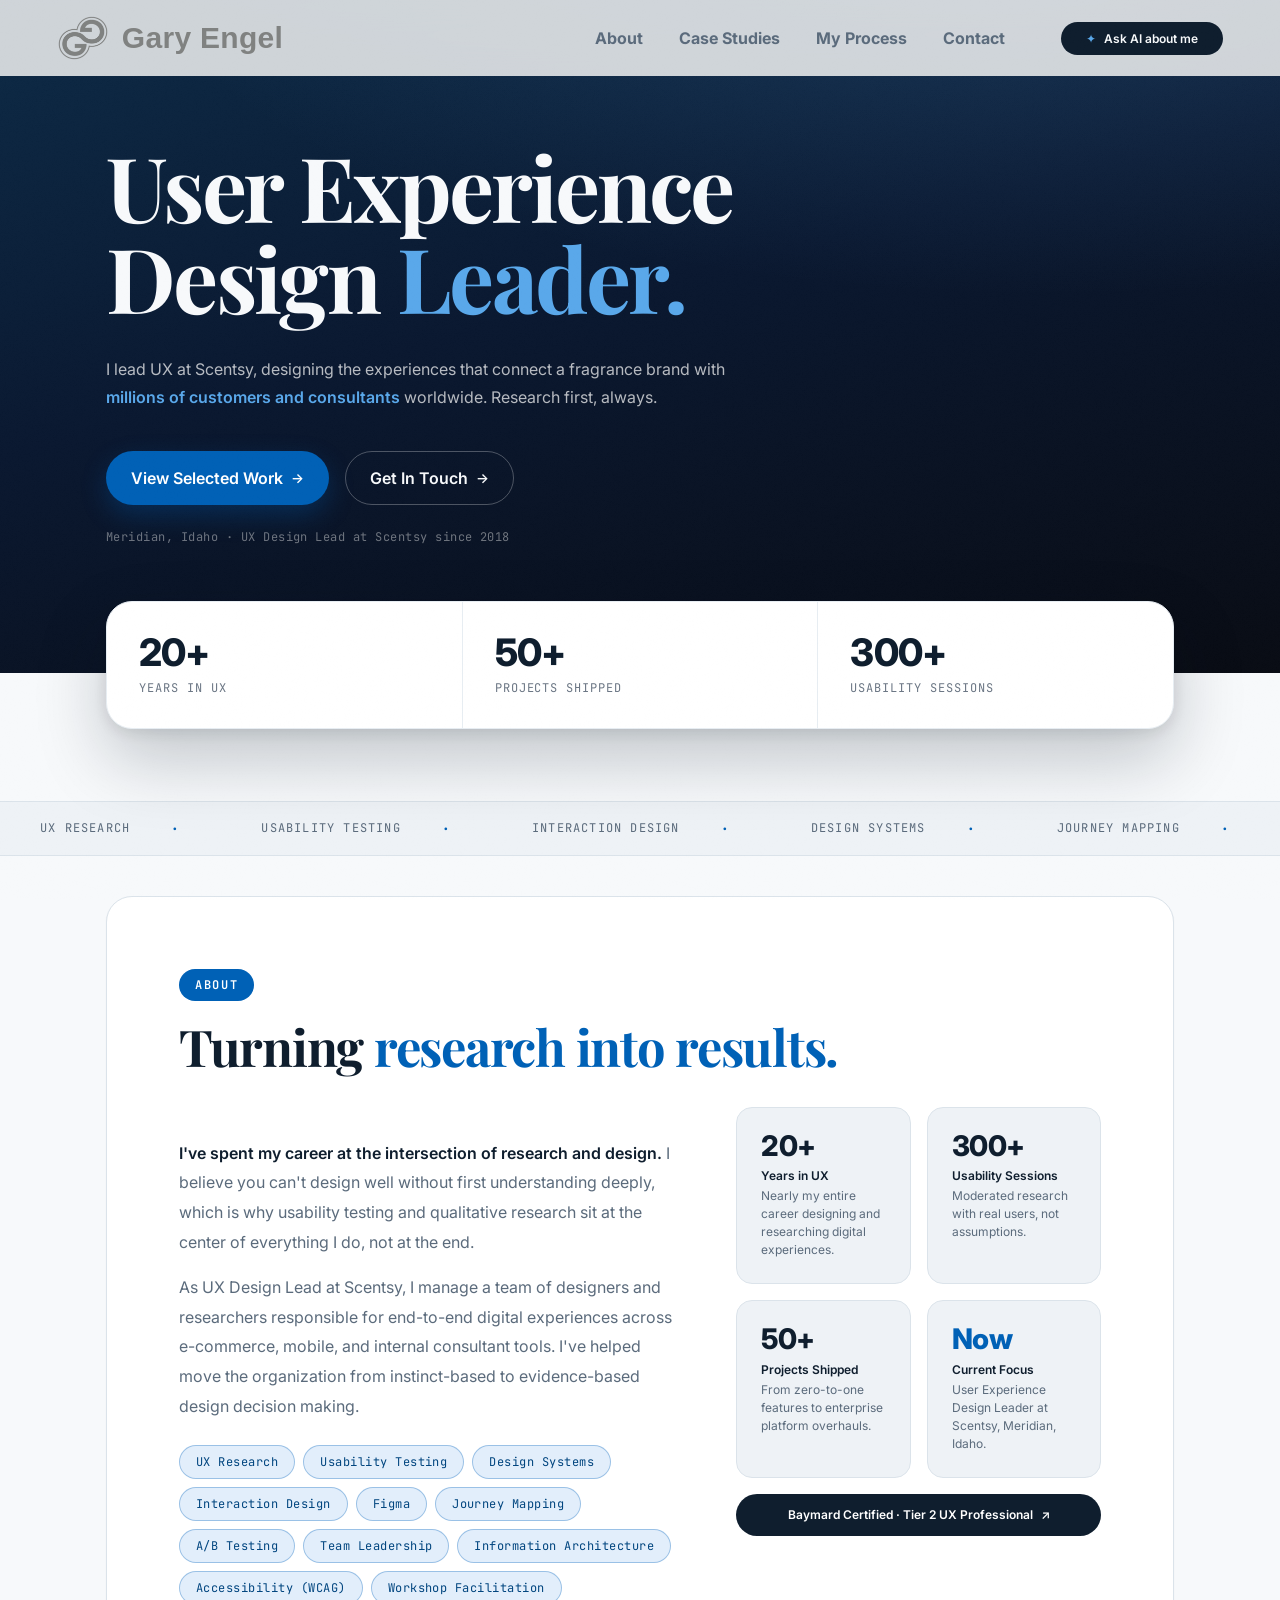
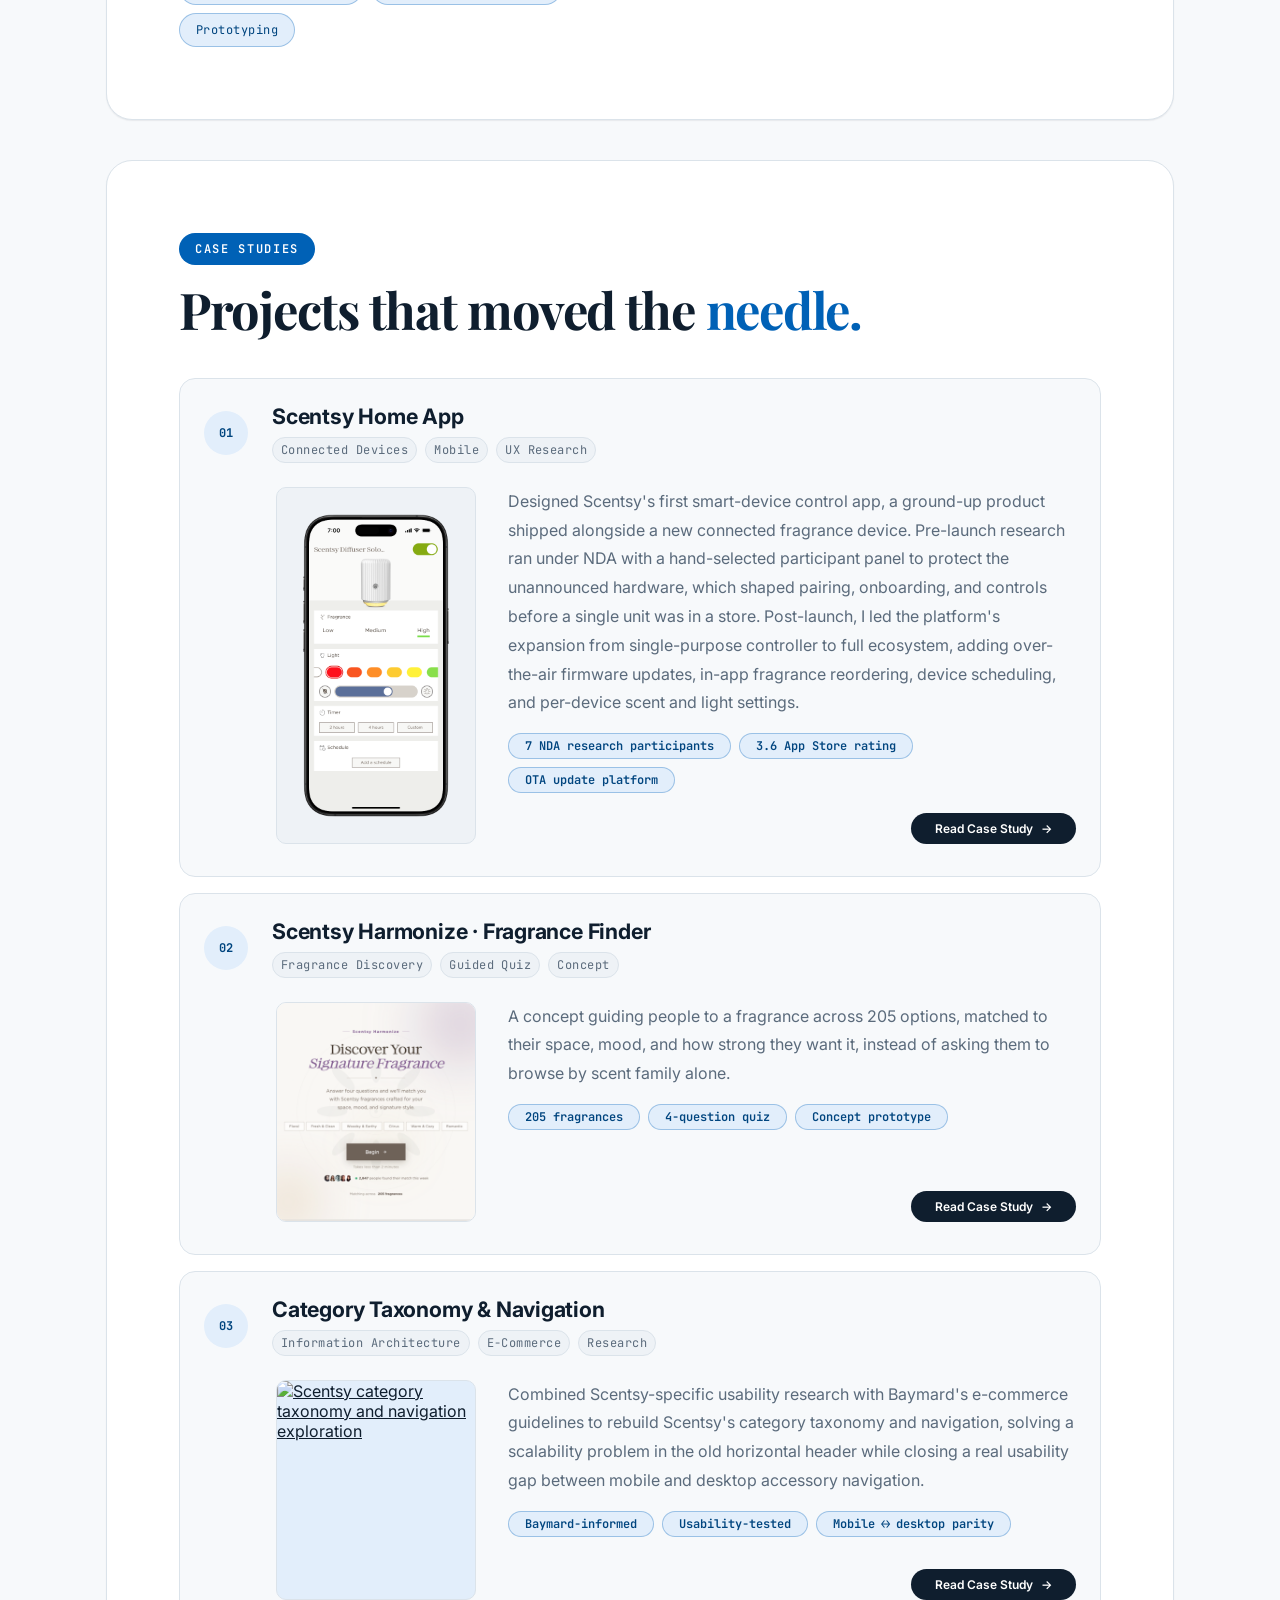
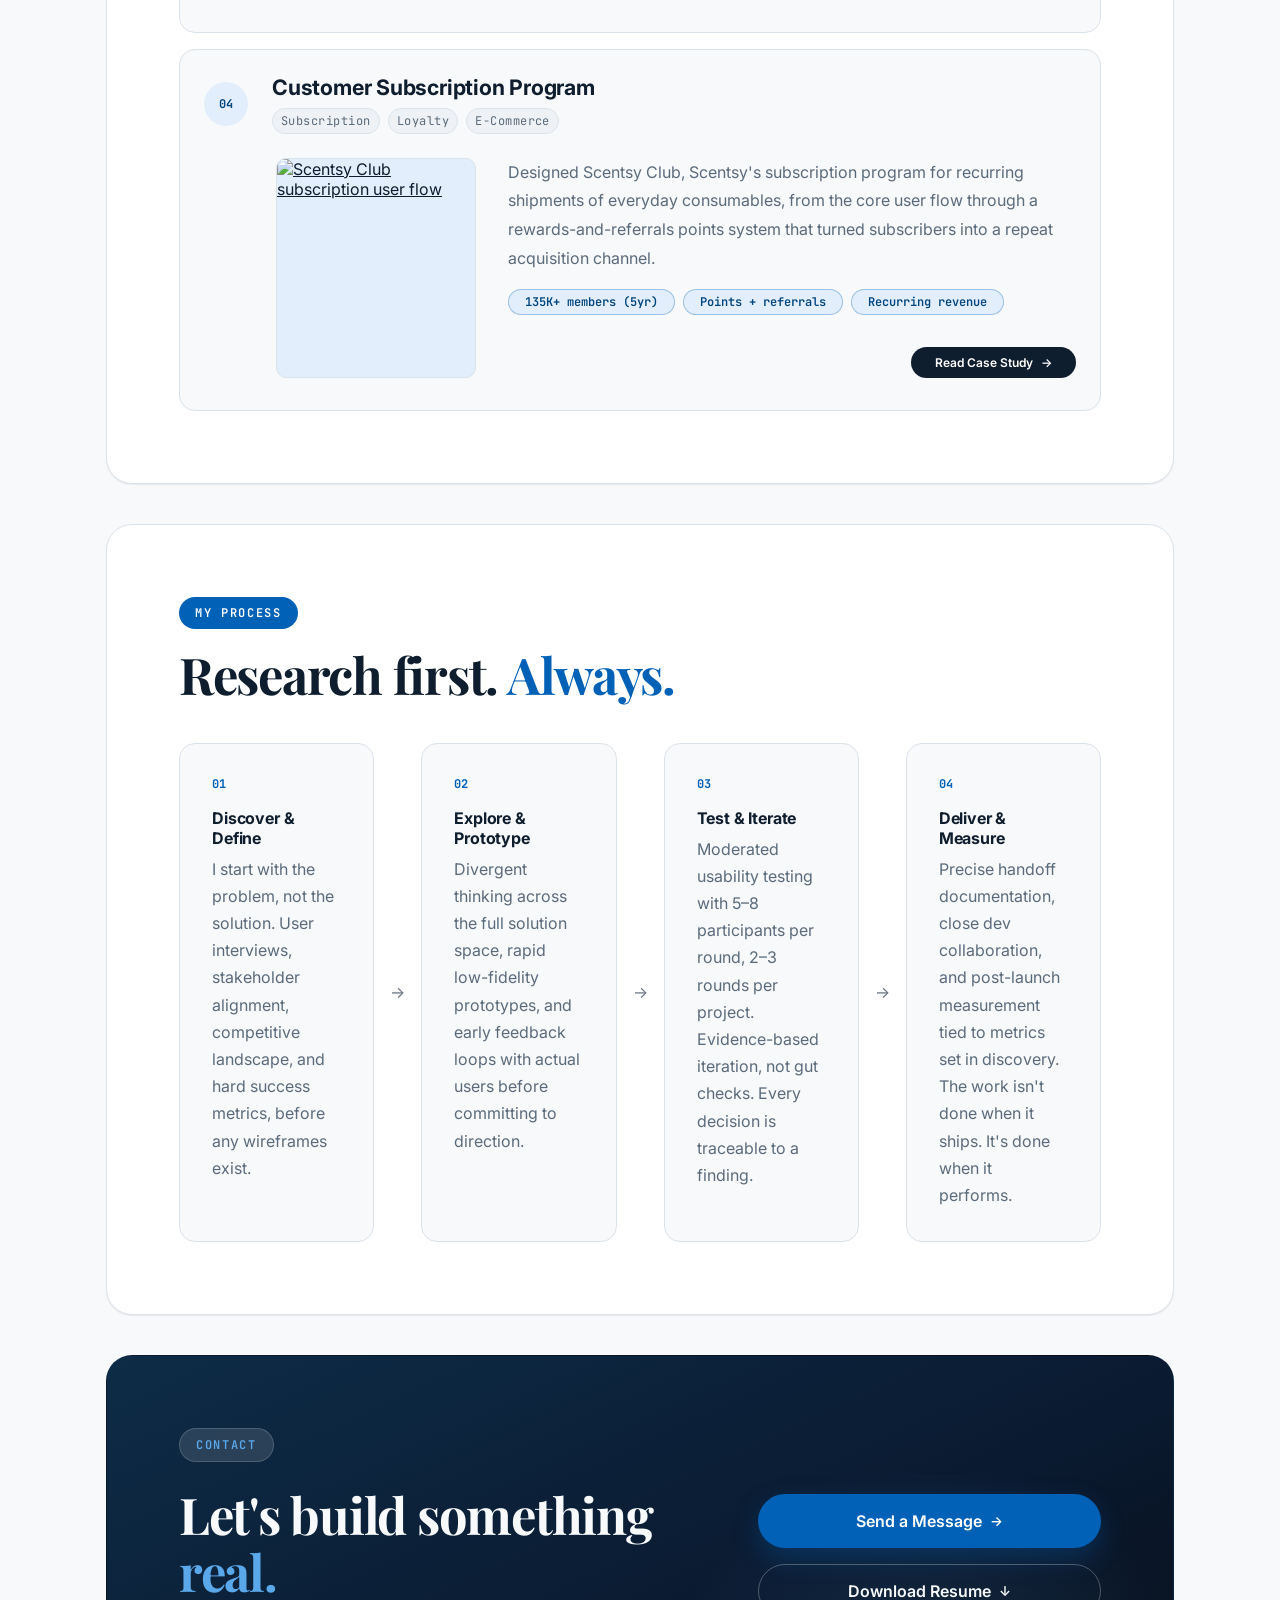
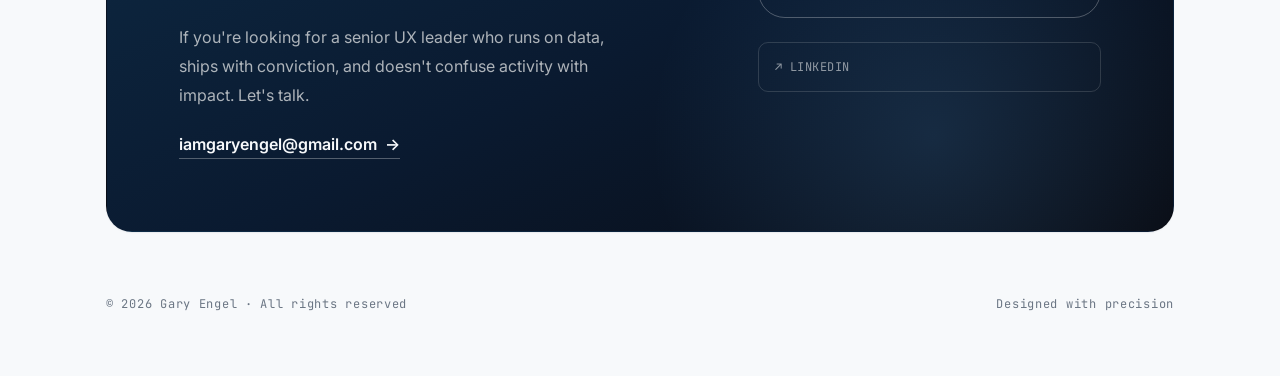
==== commit 971ad6ca: "Add Gary Engel name in Century Gothic beside nav monogram" ====
--- a/index.html
+++ b/index.html
@@ -691,7 +691,7 @@
         ═══════════════════════════════════════════ -->
         <header class="nav" id="nav">
             <div class="nav-progress" id="navProgress"></div>
-            <h1 style="margin:0;padding:0;line-height:0;font-weight:400;"><a href="#home" class="nav-logo" aria-label="Gary Engel, home"><img src="assets/img/ge-monogram.png" alt="Gary Engel" style="display:block;width:52px;height:auto;" /></a></h1>
+            <h1 style="margin:0;padding:0;line-height:0;font-weight:400;"><a href="#home" class="nav-logo" aria-label="Gary Engel, home"><img src="assets/img/ge-monogram.png" alt="Gary Engel" style="display:block;width:52px;height:auto;" /><span style="font-family:'Century Gothic',CenturyGothic,Futura,'Apple Gothic',sans-serif;font-size:1.875rem;font-weight:700;color:#808281;letter-spacing:0.01em;line-height:1;margin-left:0.8rem;white-space:nowrap;">Gary Engel</span></a></h1>
             <nav class="nav-right">
                 <div class="nav-links-wrap">
                     <span class="nav-pill" id="navPill" aria-hidden="true"></span>
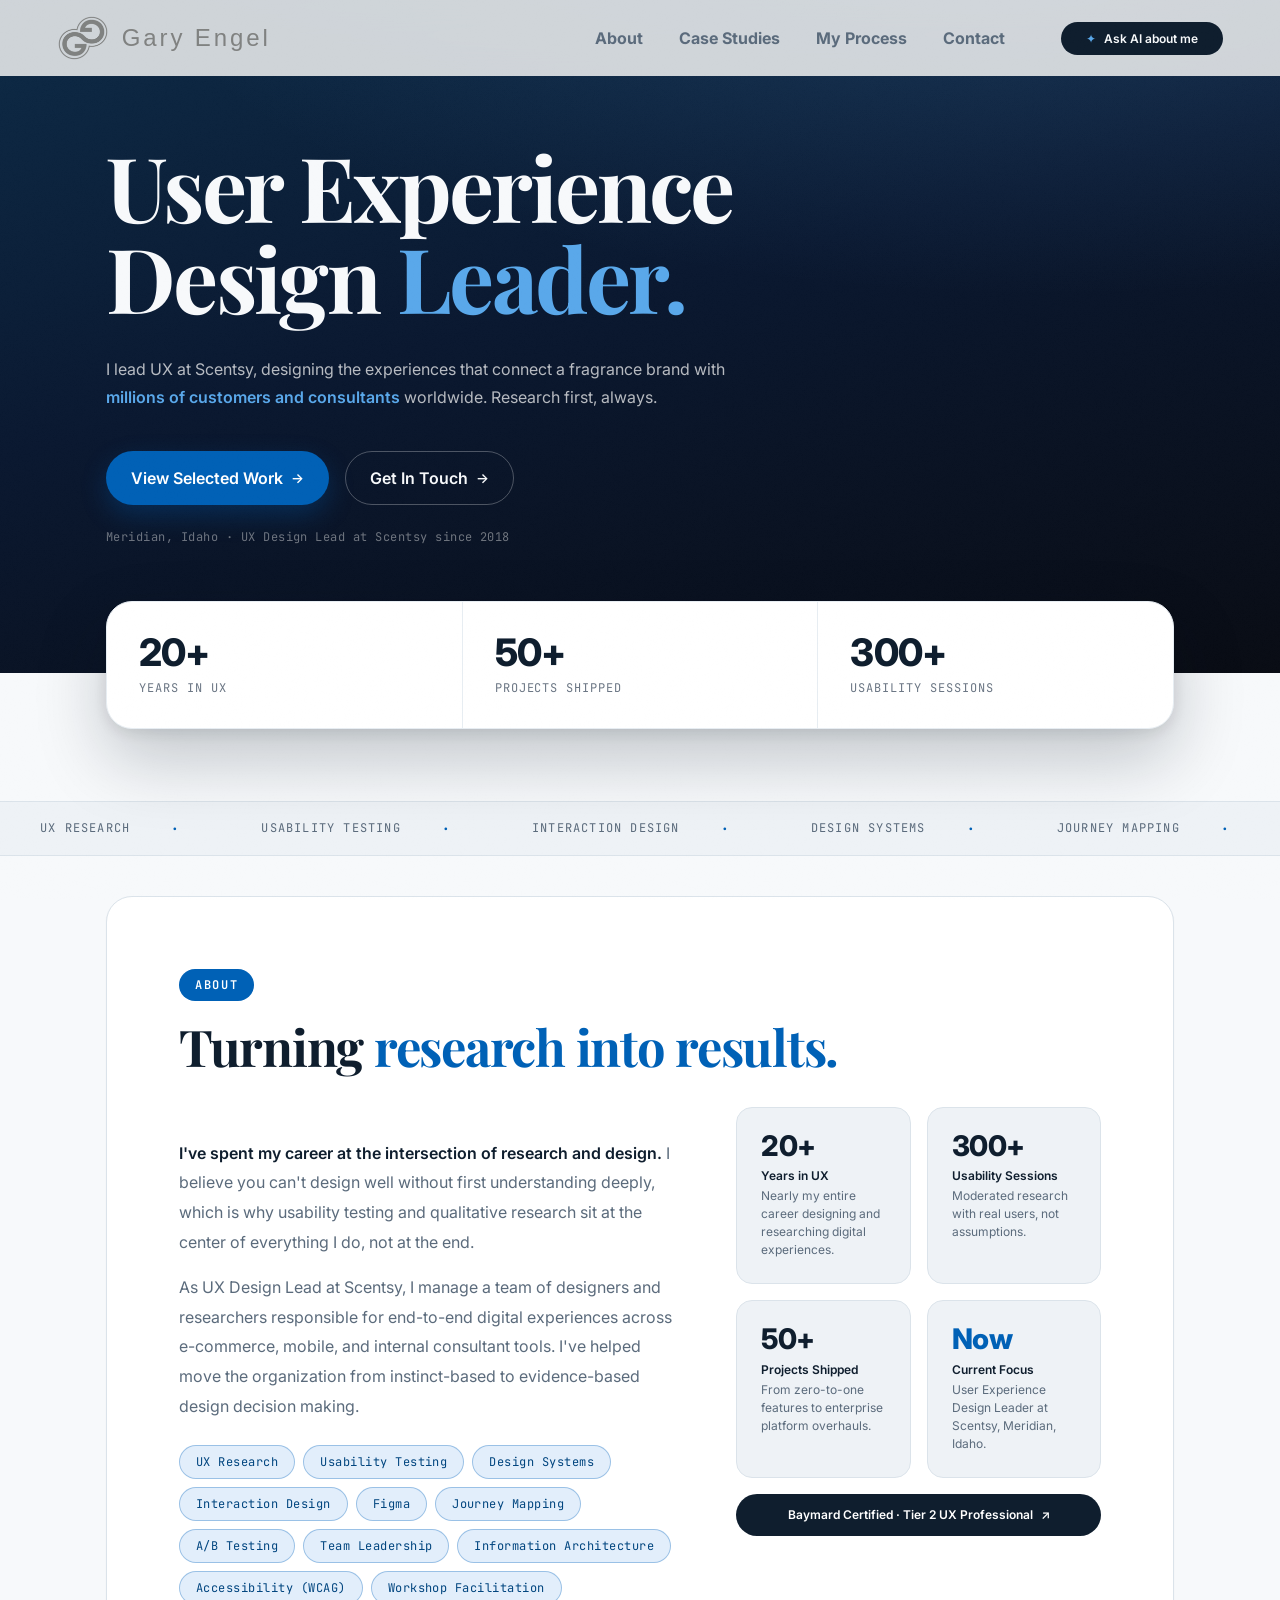
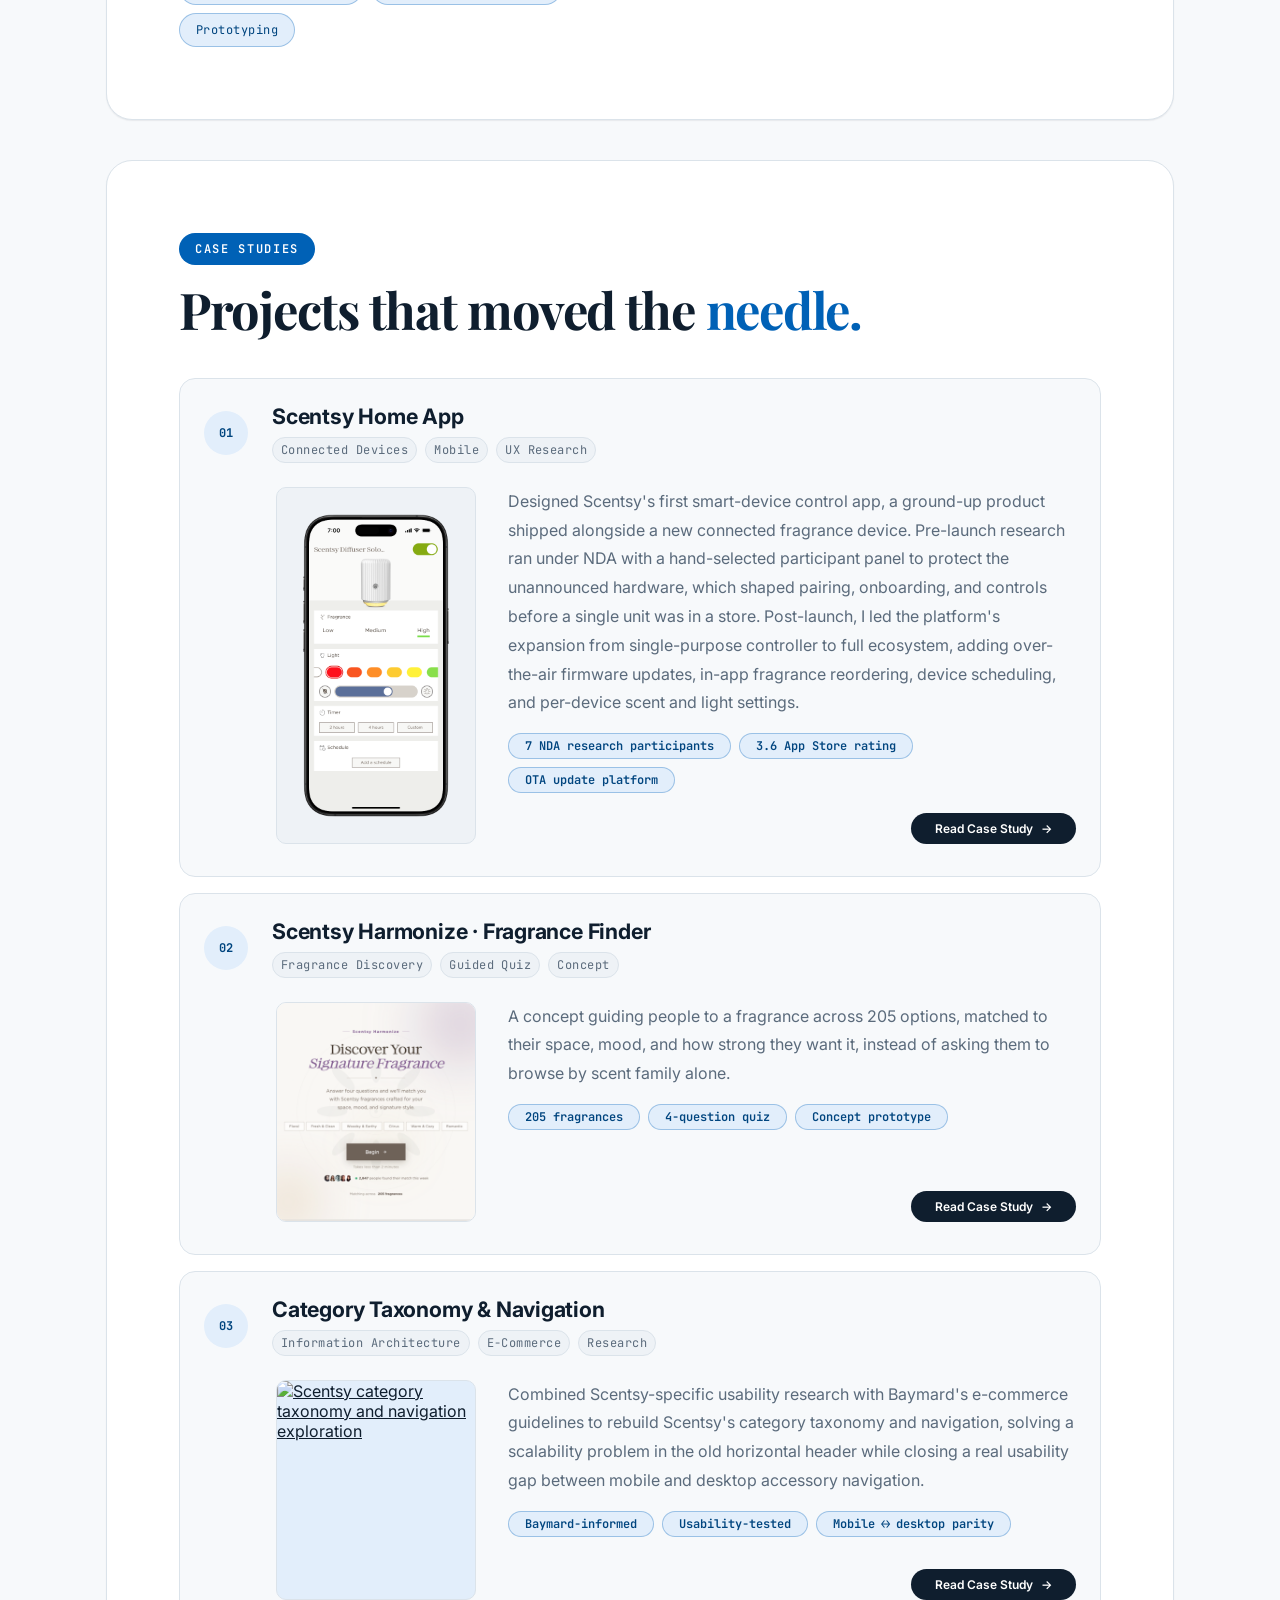
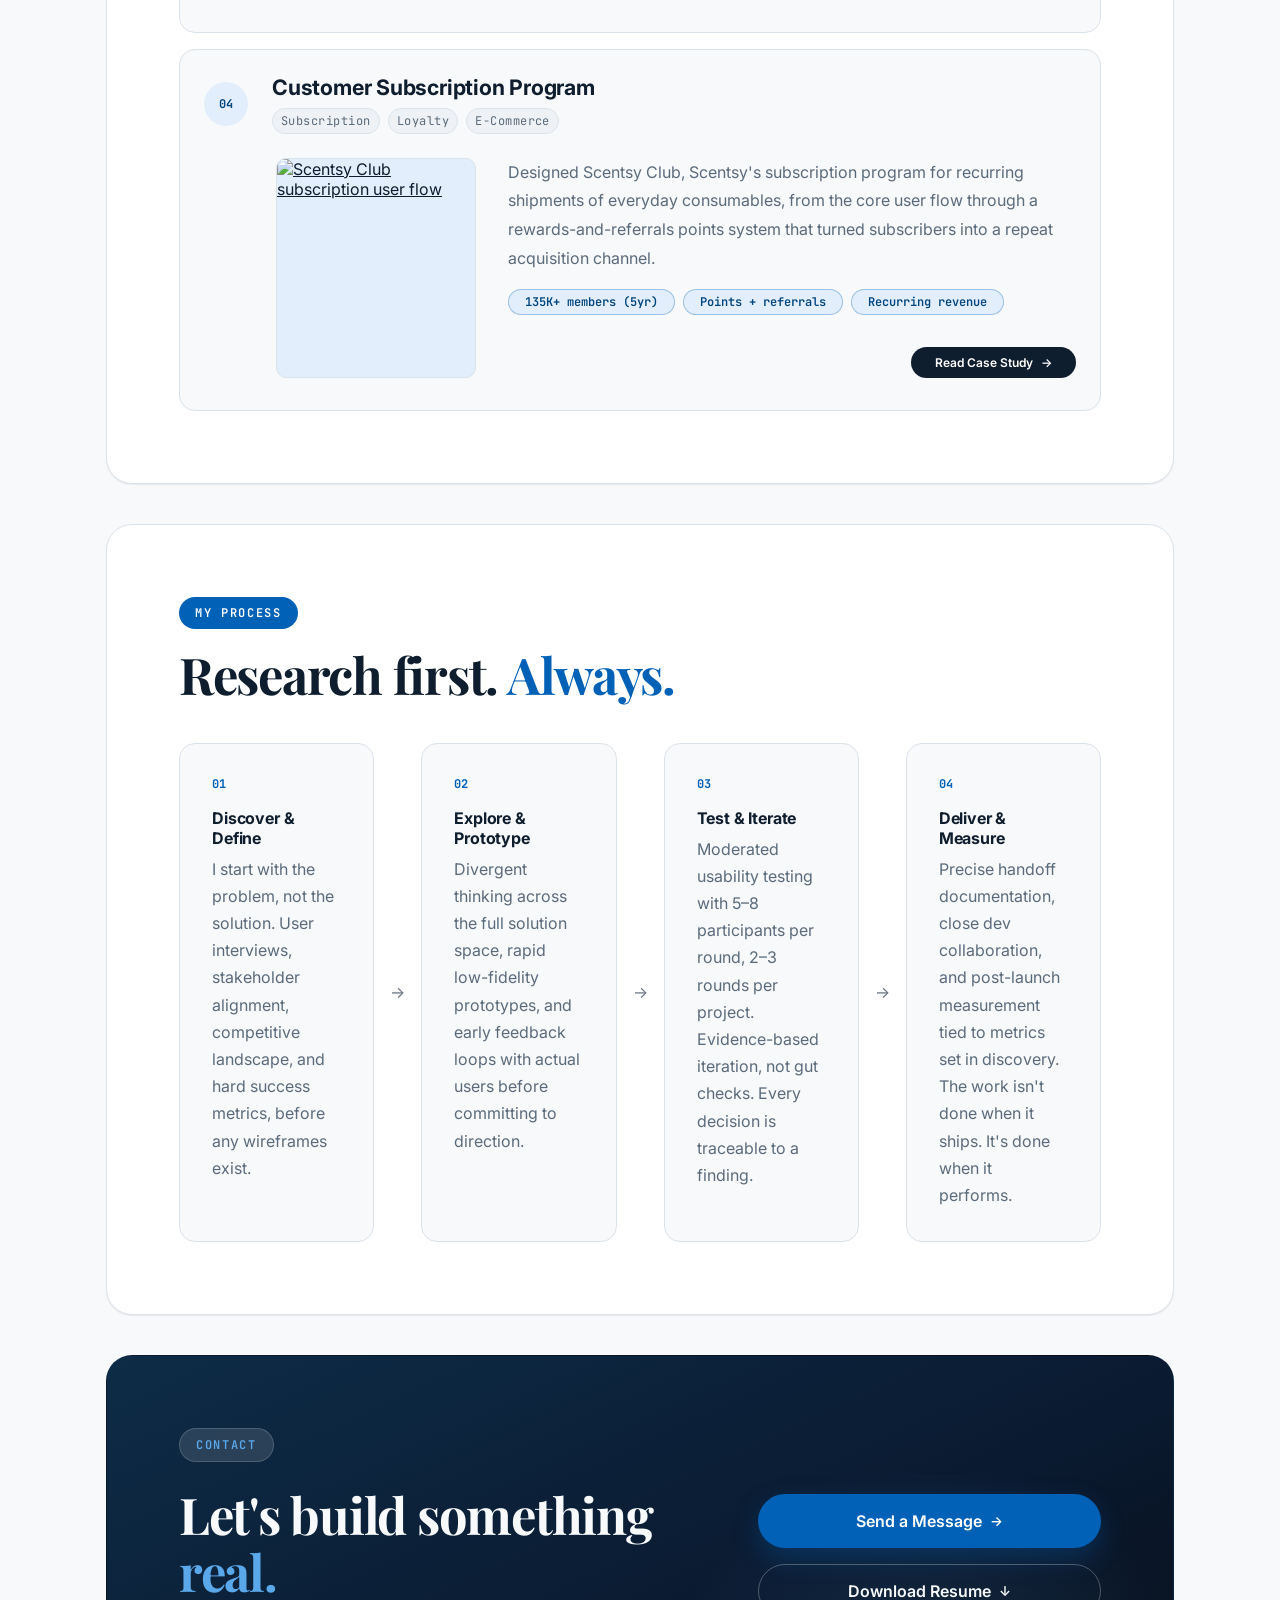
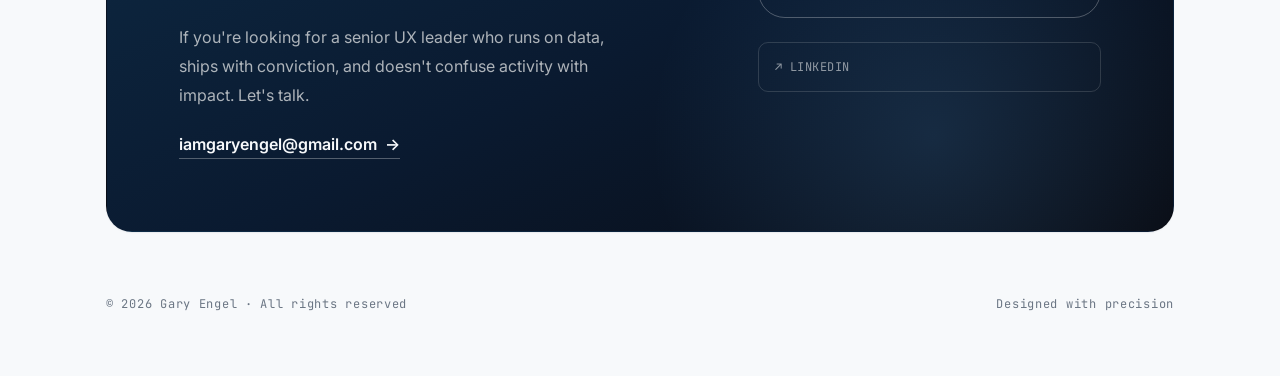
==== commit d39b8c35: "Name beside monogram: regular weight, smaller, tracked out" ====
--- a/index.html
+++ b/index.html
@@ -691,7 +691,7 @@
         ═══════════════════════════════════════════ -->
         <header class="nav" id="nav">
             <div class="nav-progress" id="navProgress"></div>
-            <h1 style="margin:0;padding:0;line-height:0;font-weight:400;"><a href="#home" class="nav-logo" aria-label="Gary Engel, home"><img src="assets/img/ge-monogram.png" alt="Gary Engel" style="display:block;width:52px;height:auto;" /><span style="font-family:'Century Gothic',CenturyGothic,Futura,'Apple Gothic',sans-serif;font-size:1.875rem;font-weight:700;color:#808281;letter-spacing:0.01em;line-height:1;margin-left:0.8rem;white-space:nowrap;">Gary Engel</span></a></h1>
+            <h1 style="margin:0;padding:0;line-height:0;font-weight:400;"><a href="#home" class="nav-logo" aria-label="Gary Engel, home"><img src="assets/img/ge-monogram.png" alt="Gary Engel" style="display:block;width:52px;height:auto;" /><span style="font-family:'Century Gothic',CenturyGothic,Futura,'Apple Gothic',sans-serif;font-size:1.5rem;font-weight:400;color:#808281;letter-spacing:0.12em;line-height:1;margin-left:0.8rem;white-space:nowrap;">Gary Engel</span></a></h1>
             <nav class="nav-right">
                 <div class="nav-links-wrap">
                     <span class="nav-pill" id="navPill" aria-hidden="true"></span>
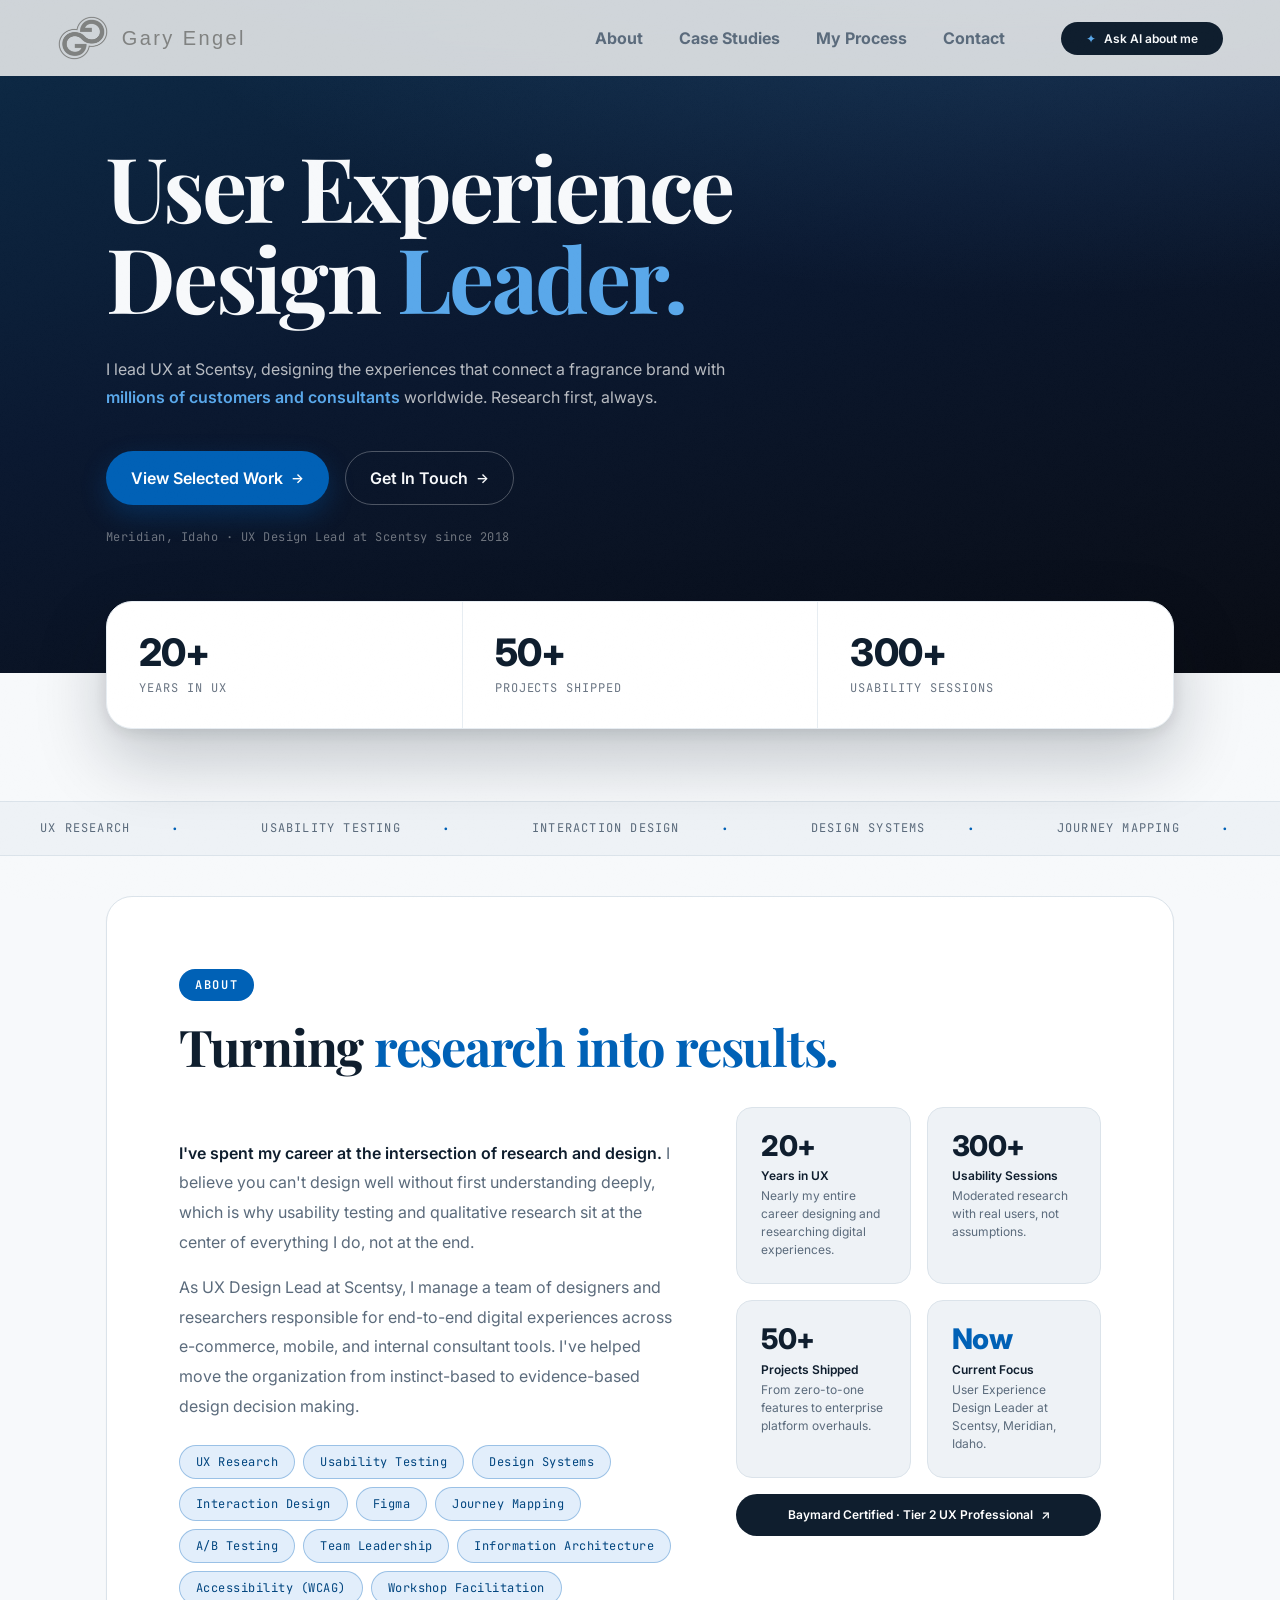
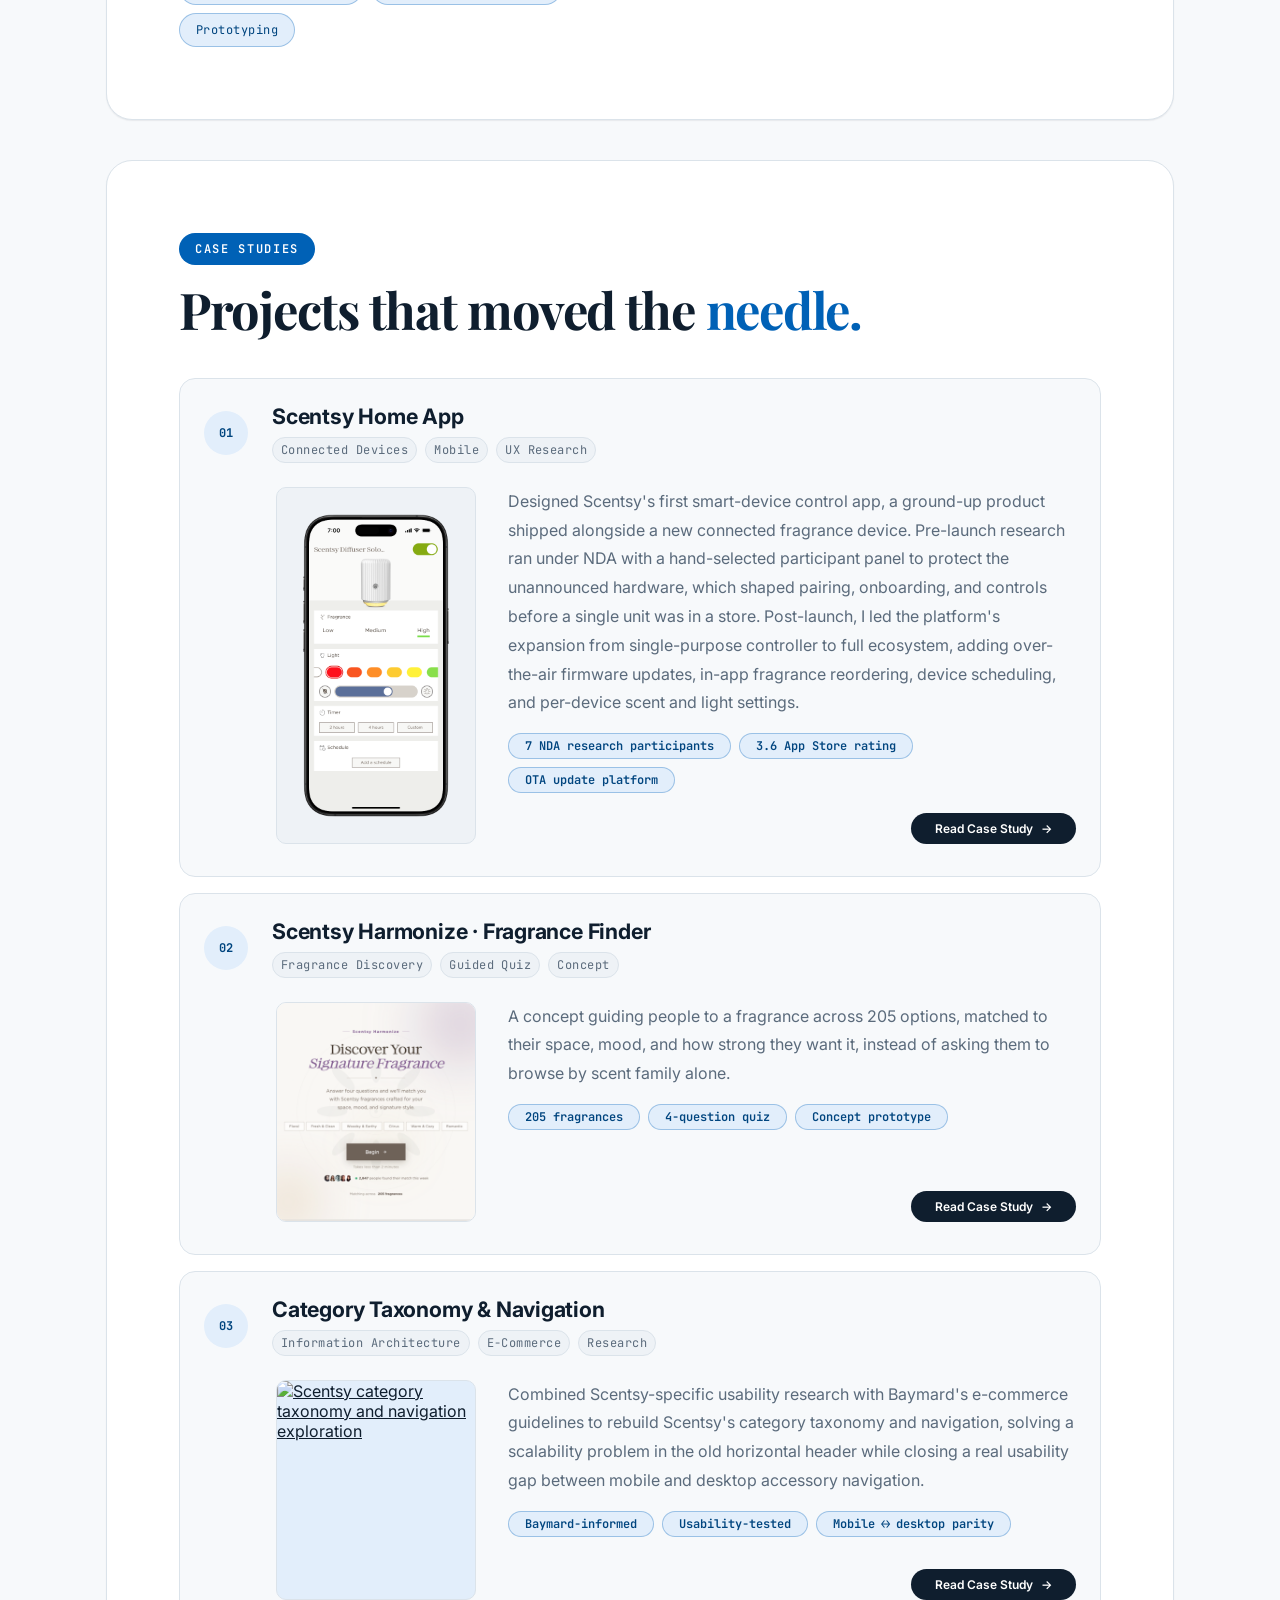
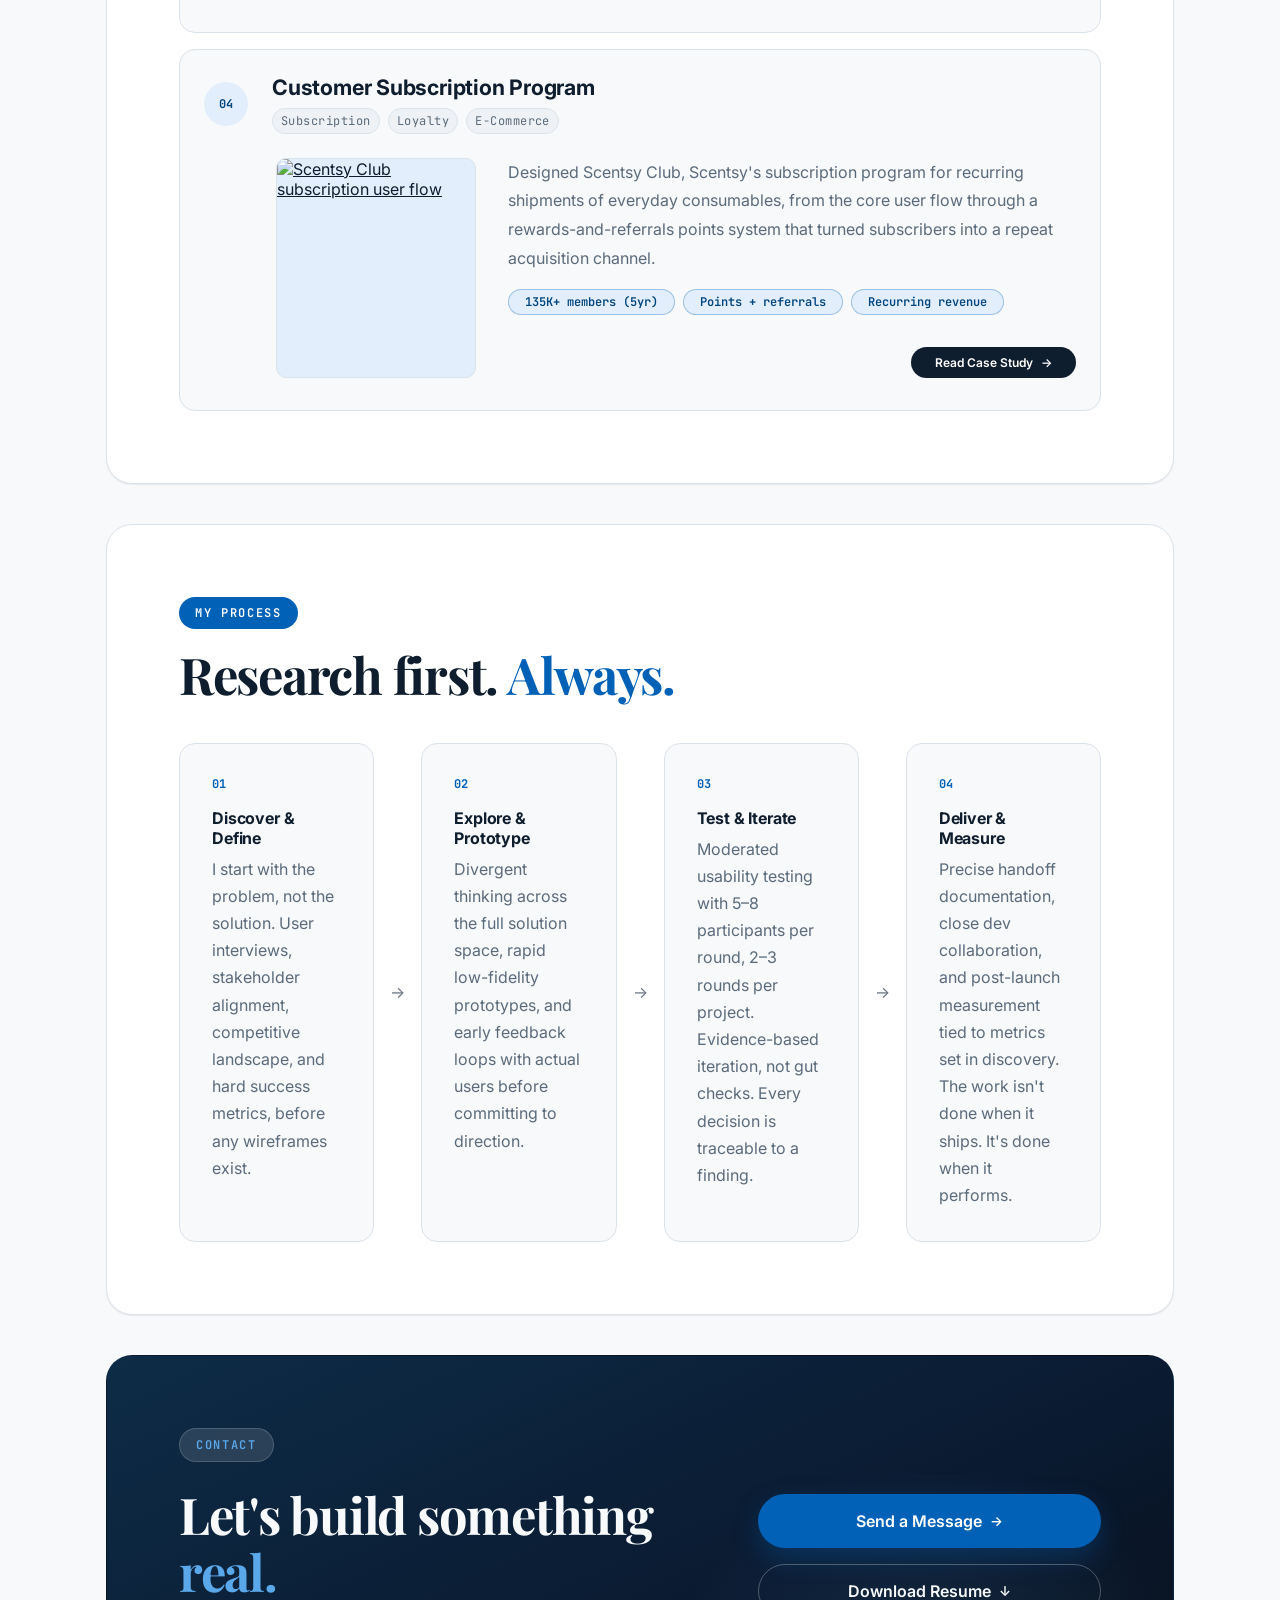
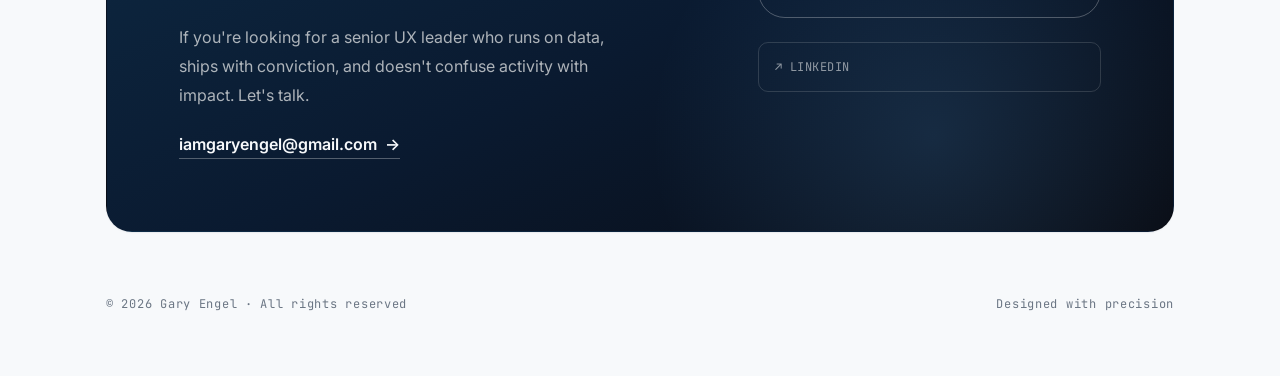
==== commit 7d9061c2: "Nav name: drop to 20px" ====
--- a/index.html
+++ b/index.html
@@ -691,7 +691,7 @@
         ═══════════════════════════════════════════ -->
         <header class="nav" id="nav">
             <div class="nav-progress" id="navProgress"></div>
-            <h1 style="margin:0;padding:0;line-height:0;font-weight:400;"><a href="#home" class="nav-logo" aria-label="Gary Engel, home"><img src="assets/img/ge-monogram.png" alt="Gary Engel" style="display:block;width:52px;height:auto;" /><span style="font-family:'Century Gothic',CenturyGothic,Futura,'Apple Gothic',sans-serif;font-size:1.5rem;font-weight:400;color:#808281;letter-spacing:0.12em;line-height:1;margin-left:0.8rem;white-space:nowrap;">Gary Engel</span></a></h1>
+            <h1 style="margin:0;padding:0;line-height:0;font-weight:400;"><a href="#home" class="nav-logo" aria-label="Gary Engel, home"><img src="assets/img/ge-monogram.png" alt="Gary Engel" style="display:block;width:52px;height:auto;" /><span style="font-family:'Century Gothic',CenturyGothic,Futura,'Apple Gothic',sans-serif;font-size:1.25rem;font-weight:400;color:#808281;letter-spacing:0.12em;line-height:1;margin-left:0.8rem;white-space:nowrap;">Gary Engel</span></a></h1>
             <nav class="nav-right">
                 <div class="nav-links-wrap">
                     <span class="nav-pill" id="navPill" aria-hidden="true"></span>
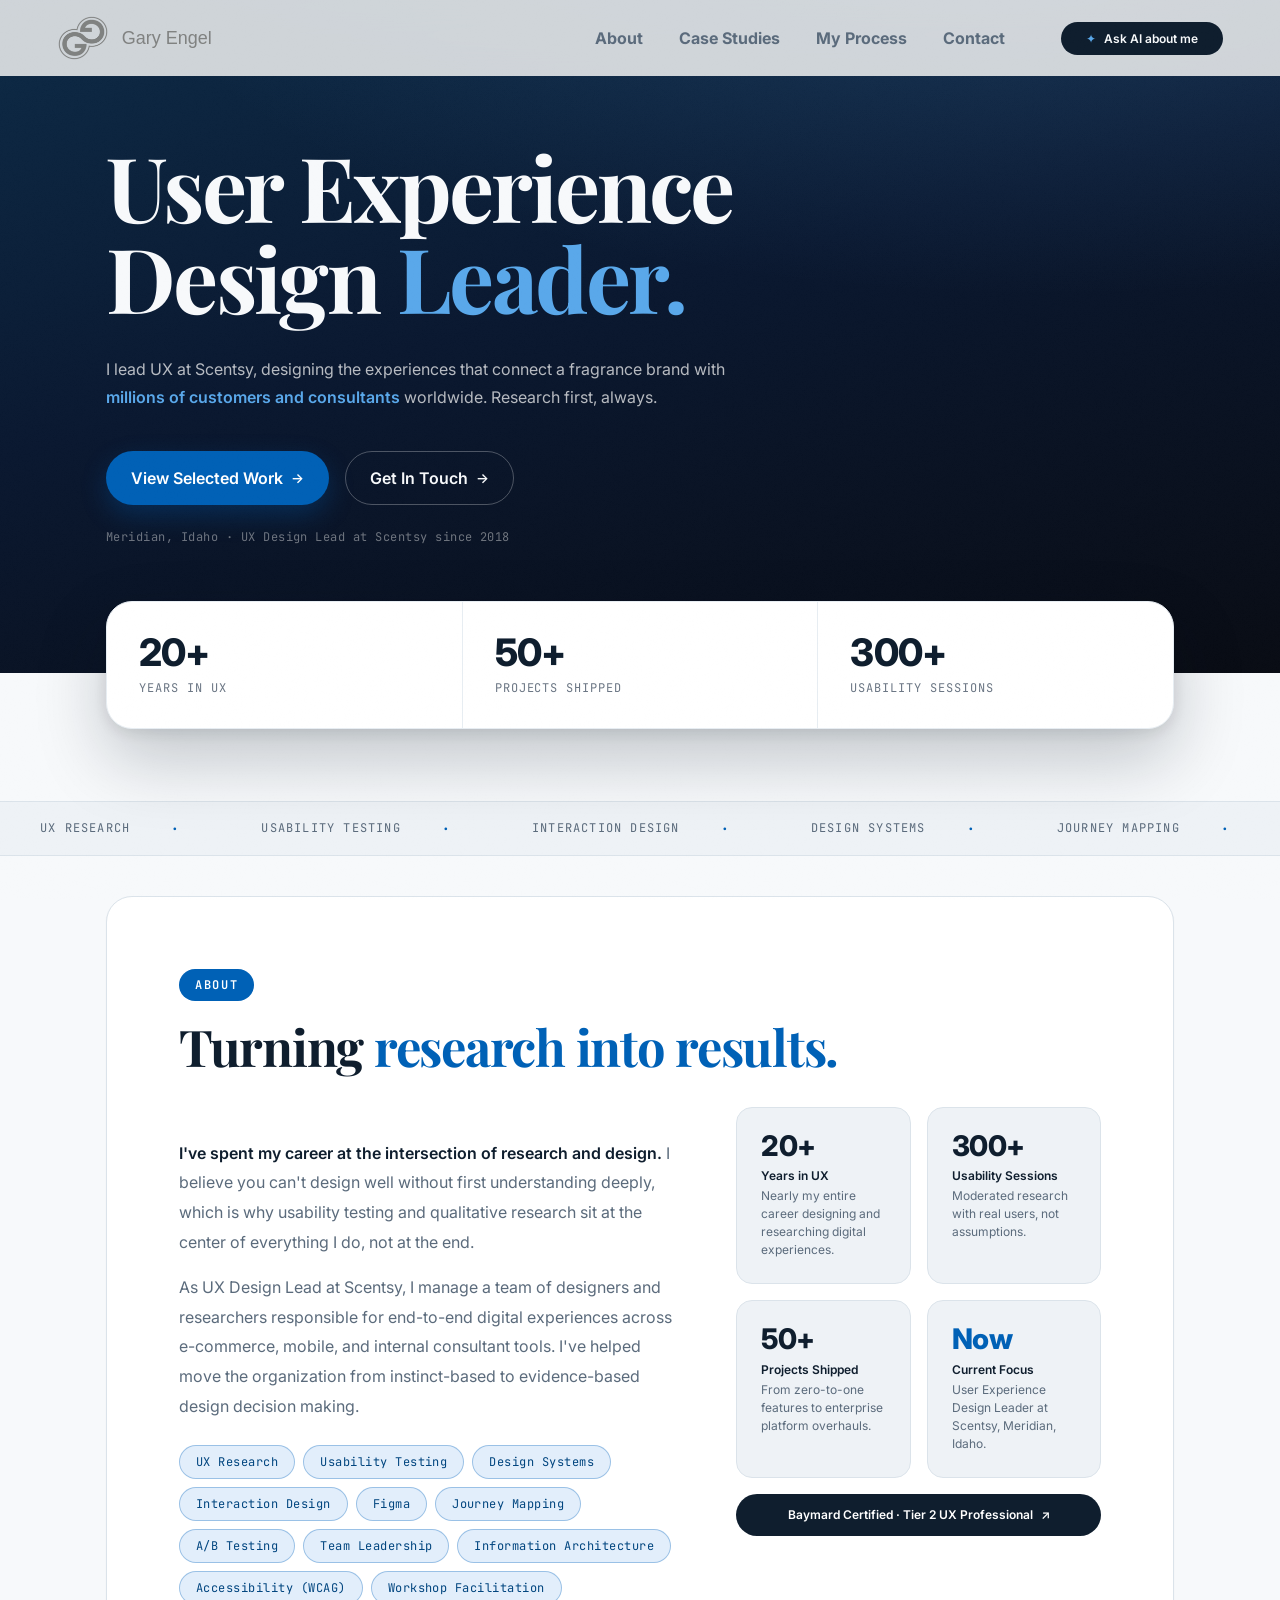
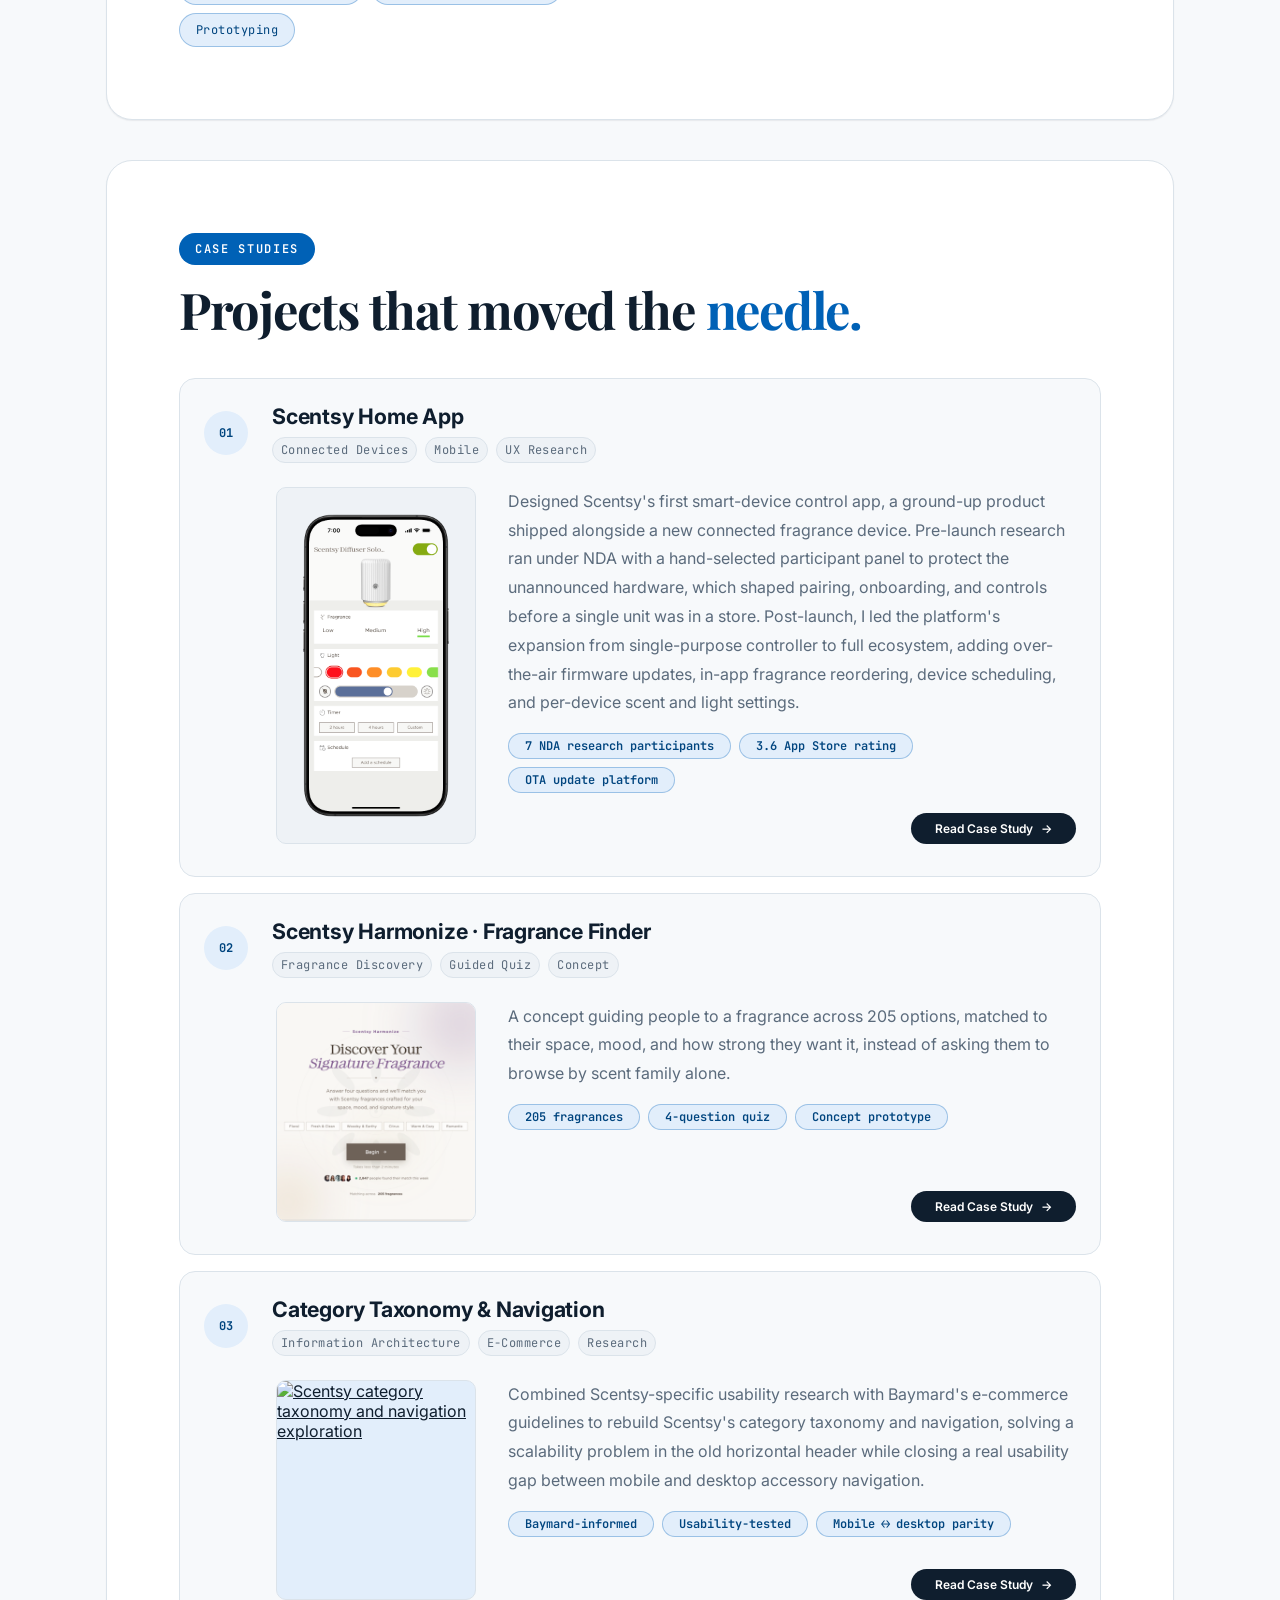
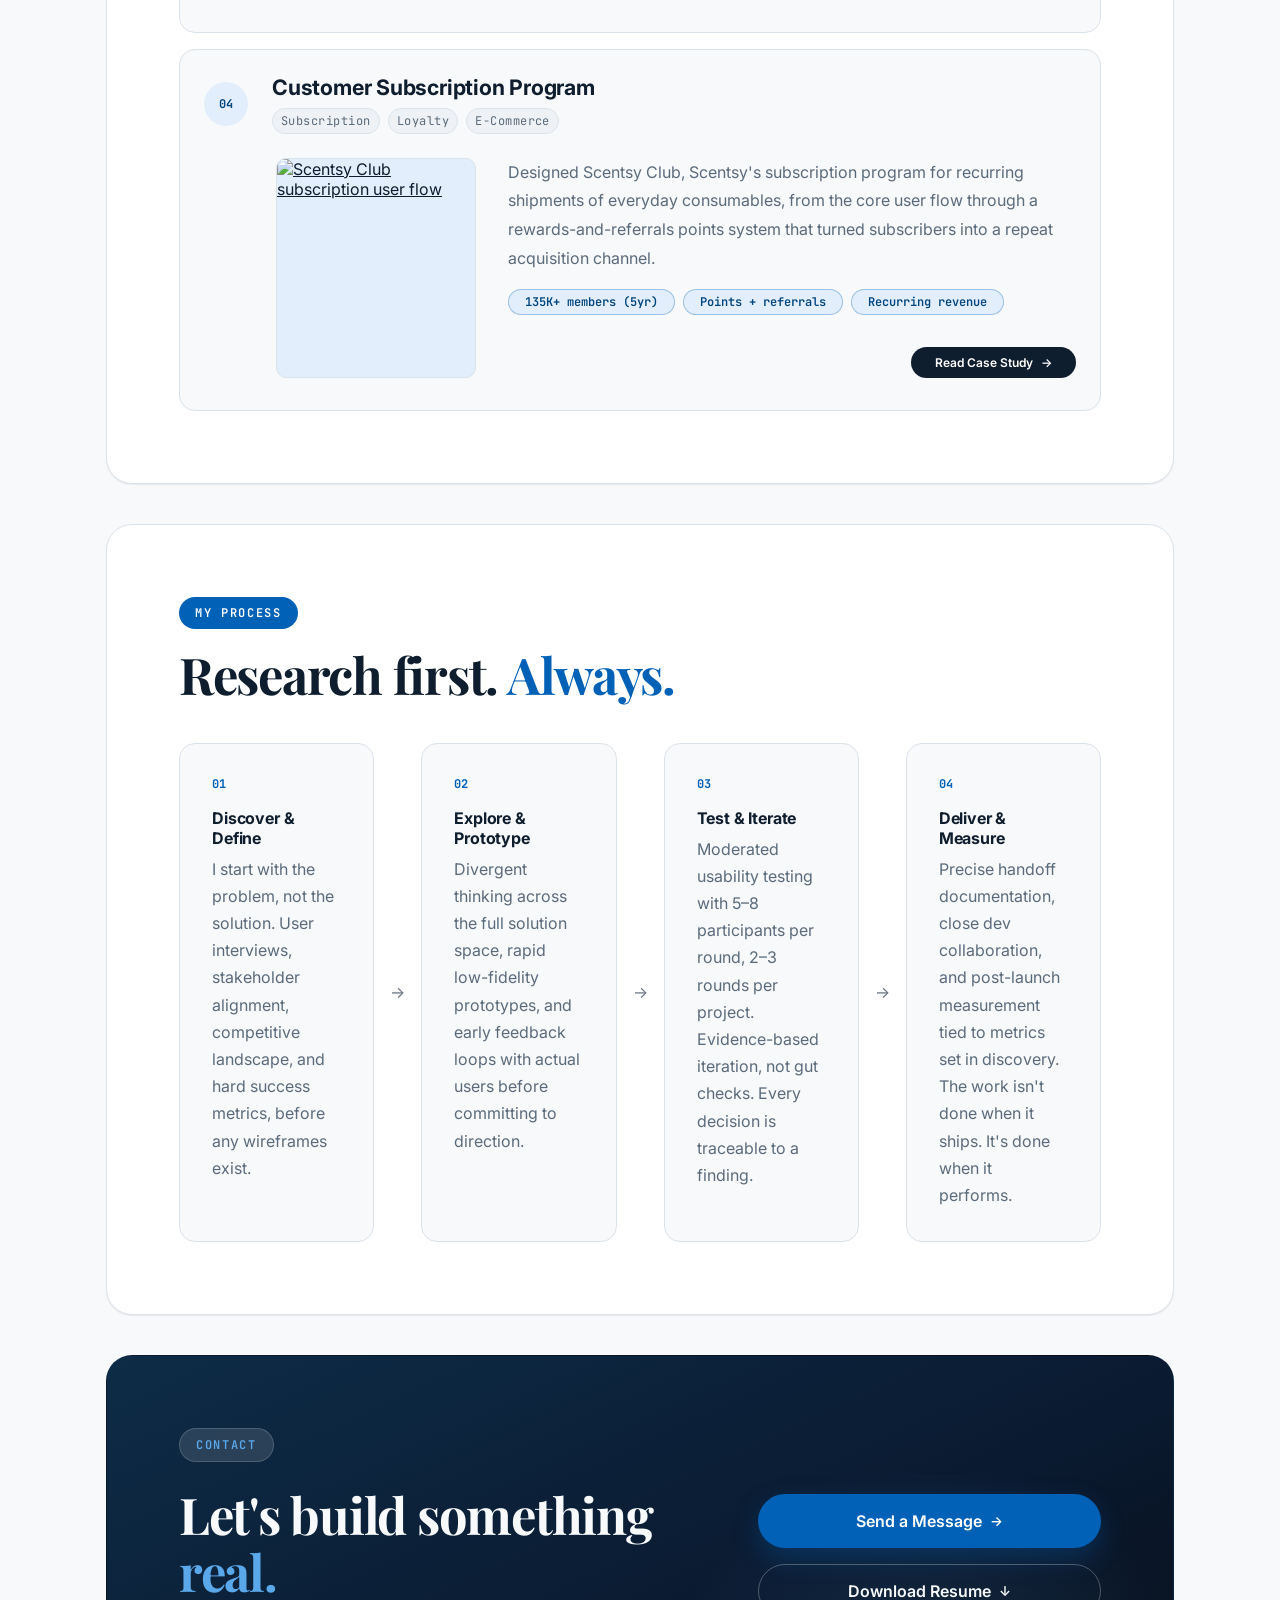
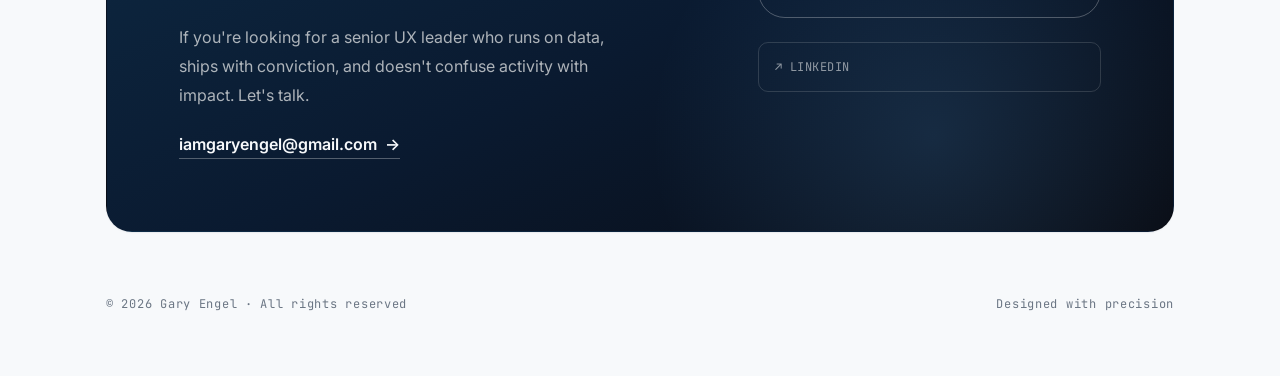
==== commit 9b7f7112: "Nav name: 18px, natural tracking, Calvin Klein feel" ====
--- a/index.html
+++ b/index.html
@@ -691,7 +691,7 @@
         ═══════════════════════════════════════════ -->
         <header class="nav" id="nav">
             <div class="nav-progress" id="navProgress"></div>
-            <h1 style="margin:0;padding:0;line-height:0;font-weight:400;"><a href="#home" class="nav-logo" aria-label="Gary Engel, home"><img src="assets/img/ge-monogram.png" alt="Gary Engel" style="display:block;width:52px;height:auto;" /><span style="font-family:'Century Gothic',CenturyGothic,Futura,'Apple Gothic',sans-serif;font-size:1.25rem;font-weight:400;color:#808281;letter-spacing:0.12em;line-height:1;margin-left:0.8rem;white-space:nowrap;">Gary Engel</span></a></h1>
+            <h1 style="margin:0;padding:0;line-height:0;font-weight:400;"><a href="#home" class="nav-logo" aria-label="Gary Engel, home"><img src="assets/img/ge-monogram.png" alt="Gary Engel" style="display:block;width:52px;height:auto;" /><span style="font-family:'Century Gothic',CenturyGothic,Futura,'Apple Gothic',sans-serif;font-size:1.125rem;font-weight:400;color:#808281;letter-spacing:normal;line-height:1;margin-left:0.8rem;white-space:nowrap;">Gary Engel</span></a></h1>
             <nav class="nav-right">
                 <div class="nav-links-wrap">
                     <span class="nav-pill" id="navPill" aria-hidden="true"></span>
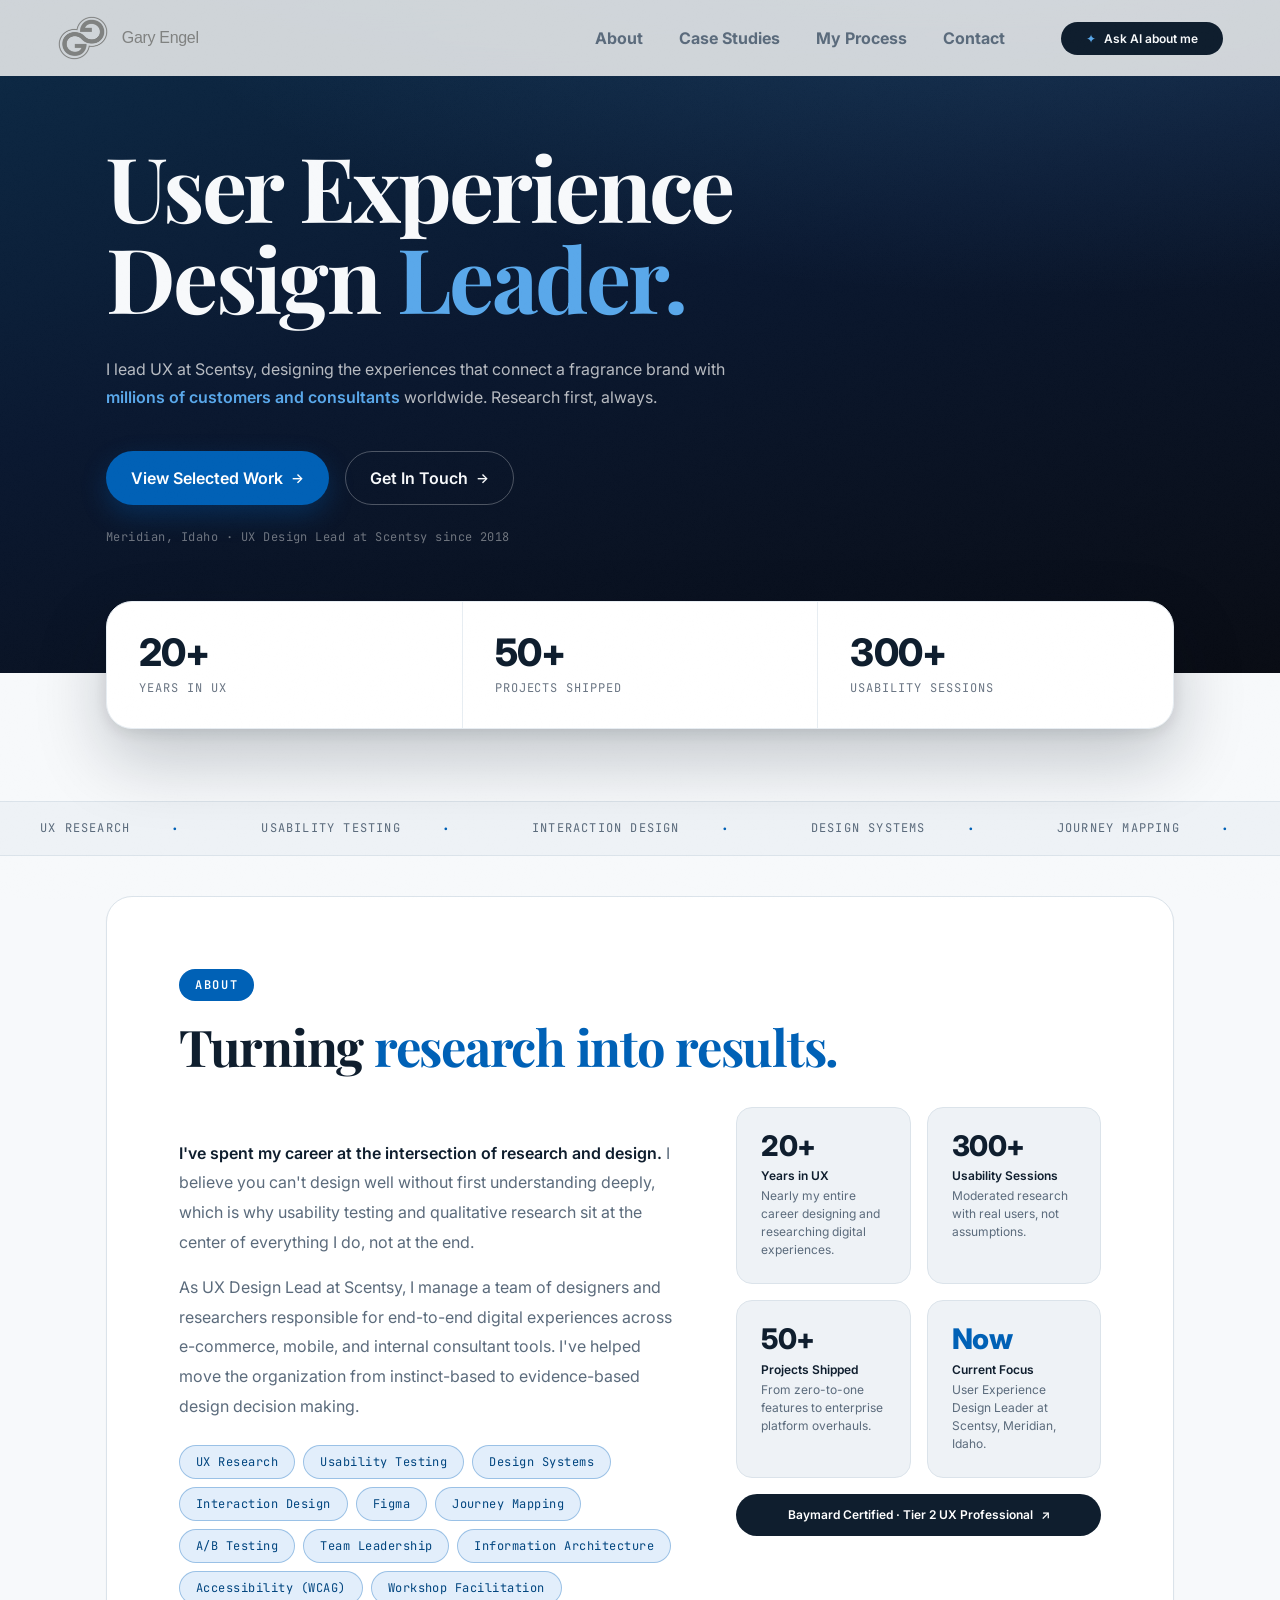
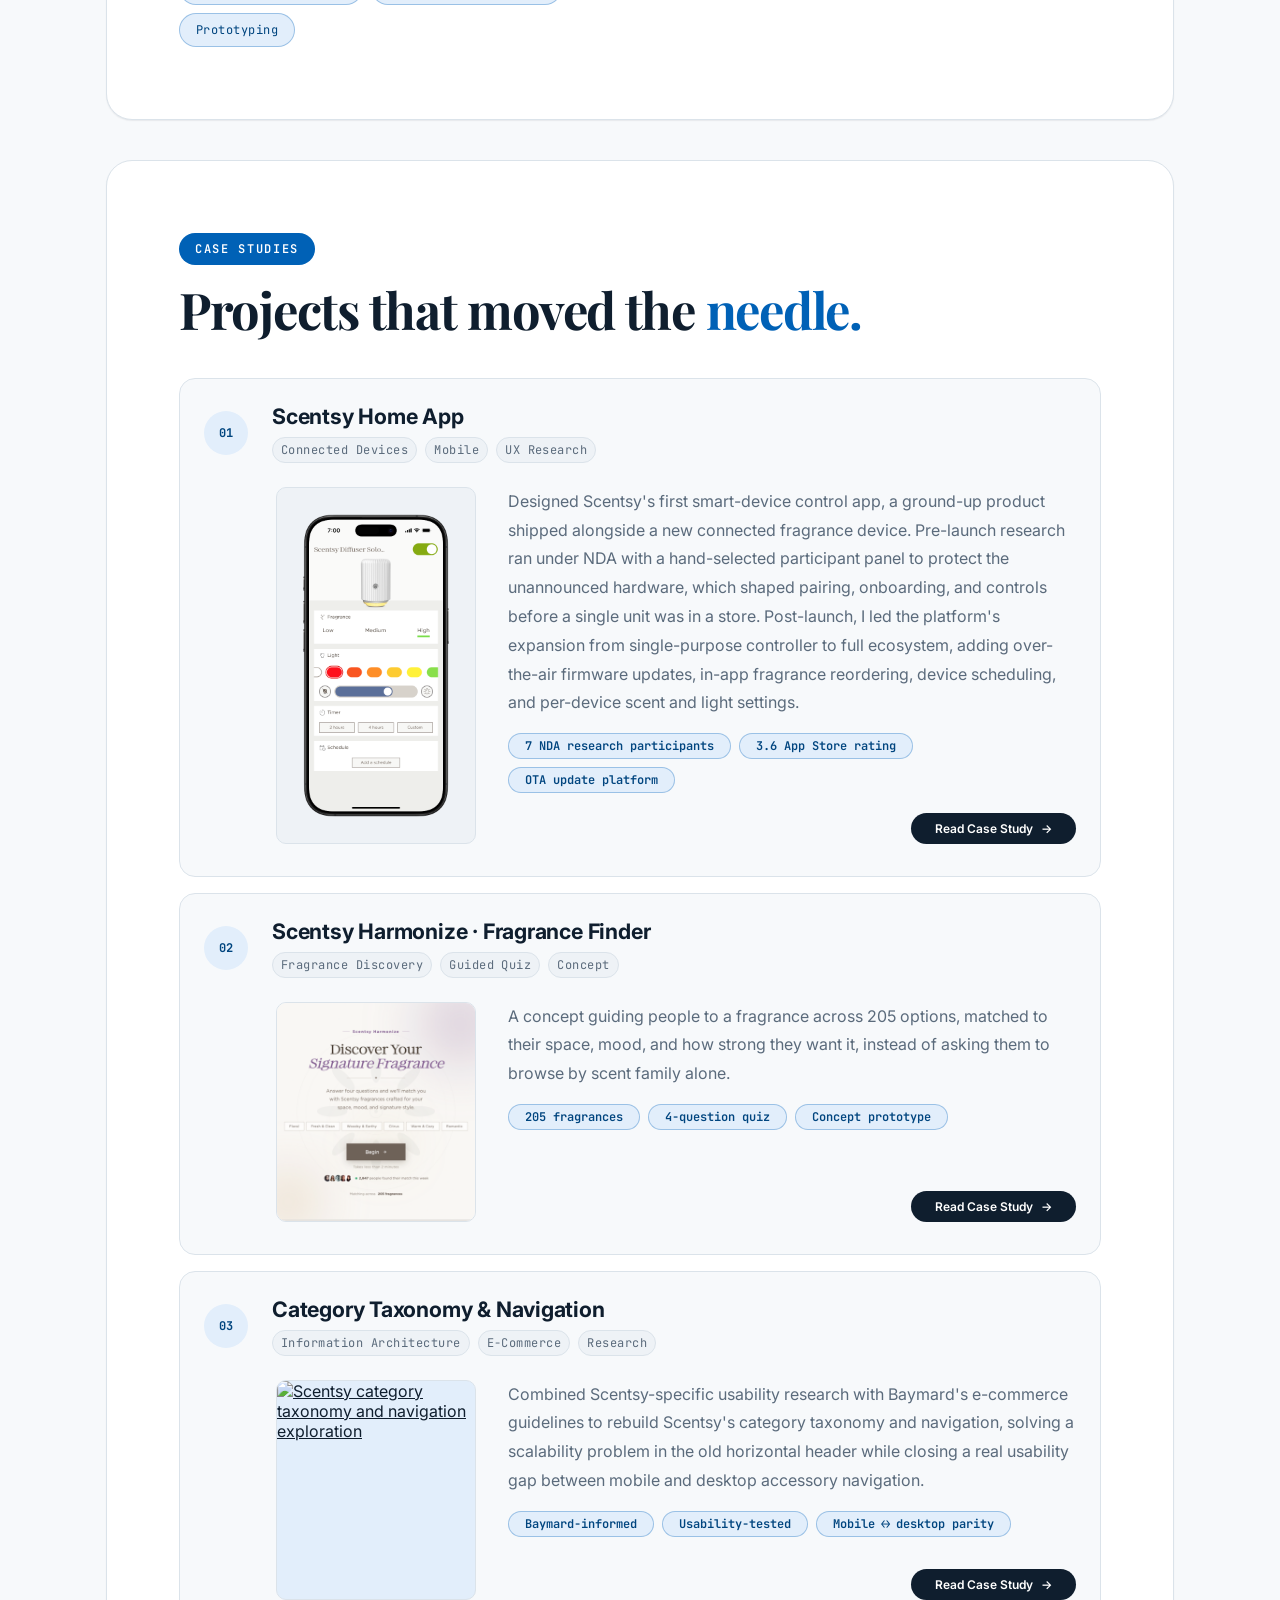
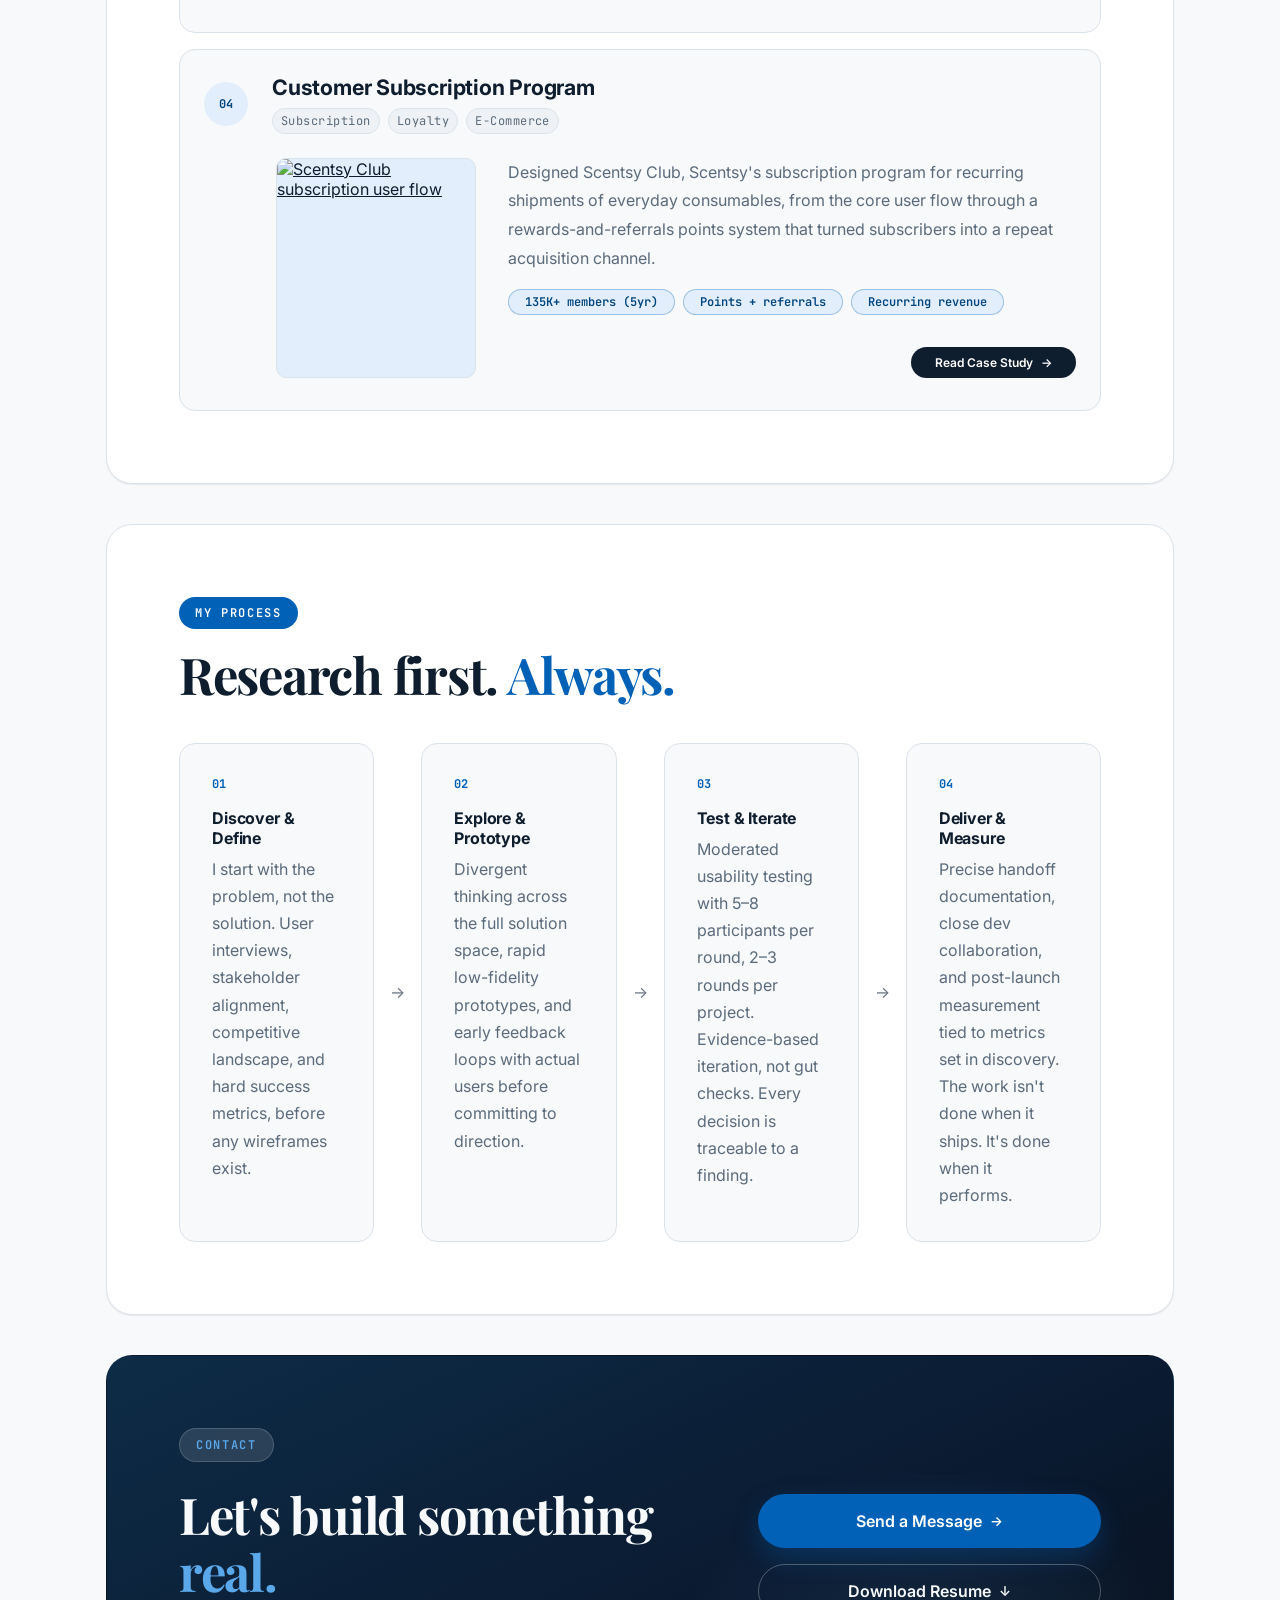
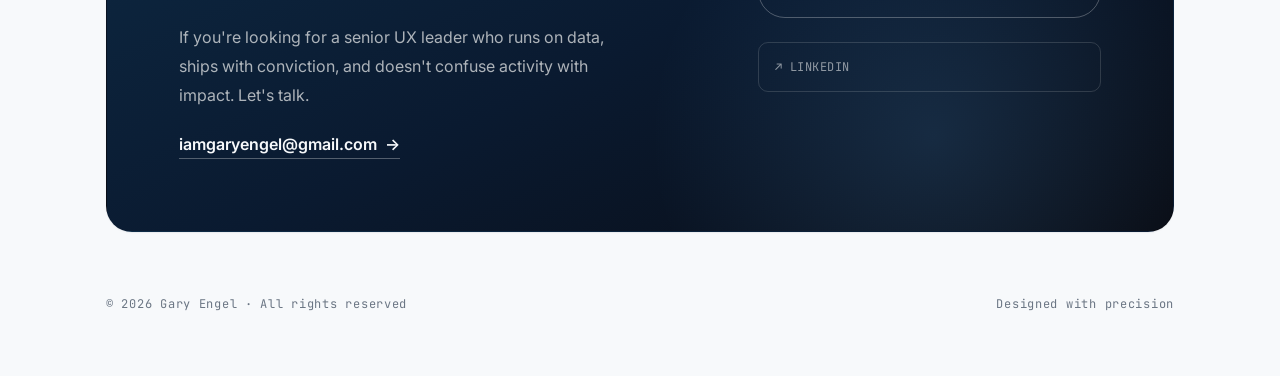
==== commit 143c0948: "Nav name: 16px, tight tracking" ====
--- a/index.html
+++ b/index.html
@@ -691,7 +691,7 @@
         ═══════════════════════════════════════════ -->
         <header class="nav" id="nav">
             <div class="nav-progress" id="navProgress"></div>
-            <h1 style="margin:0;padding:0;line-height:0;font-weight:400;"><a href="#home" class="nav-logo" aria-label="Gary Engel, home"><img src="assets/img/ge-monogram.png" alt="Gary Engel" style="display:block;width:52px;height:auto;" /><span style="font-family:'Century Gothic',CenturyGothic,Futura,'Apple Gothic',sans-serif;font-size:1.125rem;font-weight:400;color:#808281;letter-spacing:normal;line-height:1;margin-left:0.8rem;white-space:nowrap;">Gary Engel</span></a></h1>
+            <h1 style="margin:0;padding:0;line-height:0;font-weight:400;"><a href="#home" class="nav-logo" aria-label="Gary Engel, home"><img src="assets/img/ge-monogram.png" alt="Gary Engel" style="display:block;width:52px;height:auto;" /><span style="font-family:'Century Gothic',CenturyGothic,Futura,'Apple Gothic',sans-serif;font-size:1rem;font-weight:400;color:#808281;letter-spacing:-0.02em;line-height:1;margin-left:0.8rem;white-space:nowrap;">Gary Engel</span></a></h1>
             <nav class="nav-right">
                 <div class="nav-links-wrap">
                     <span class="nav-pill" id="navPill" aria-hidden="true"></span>
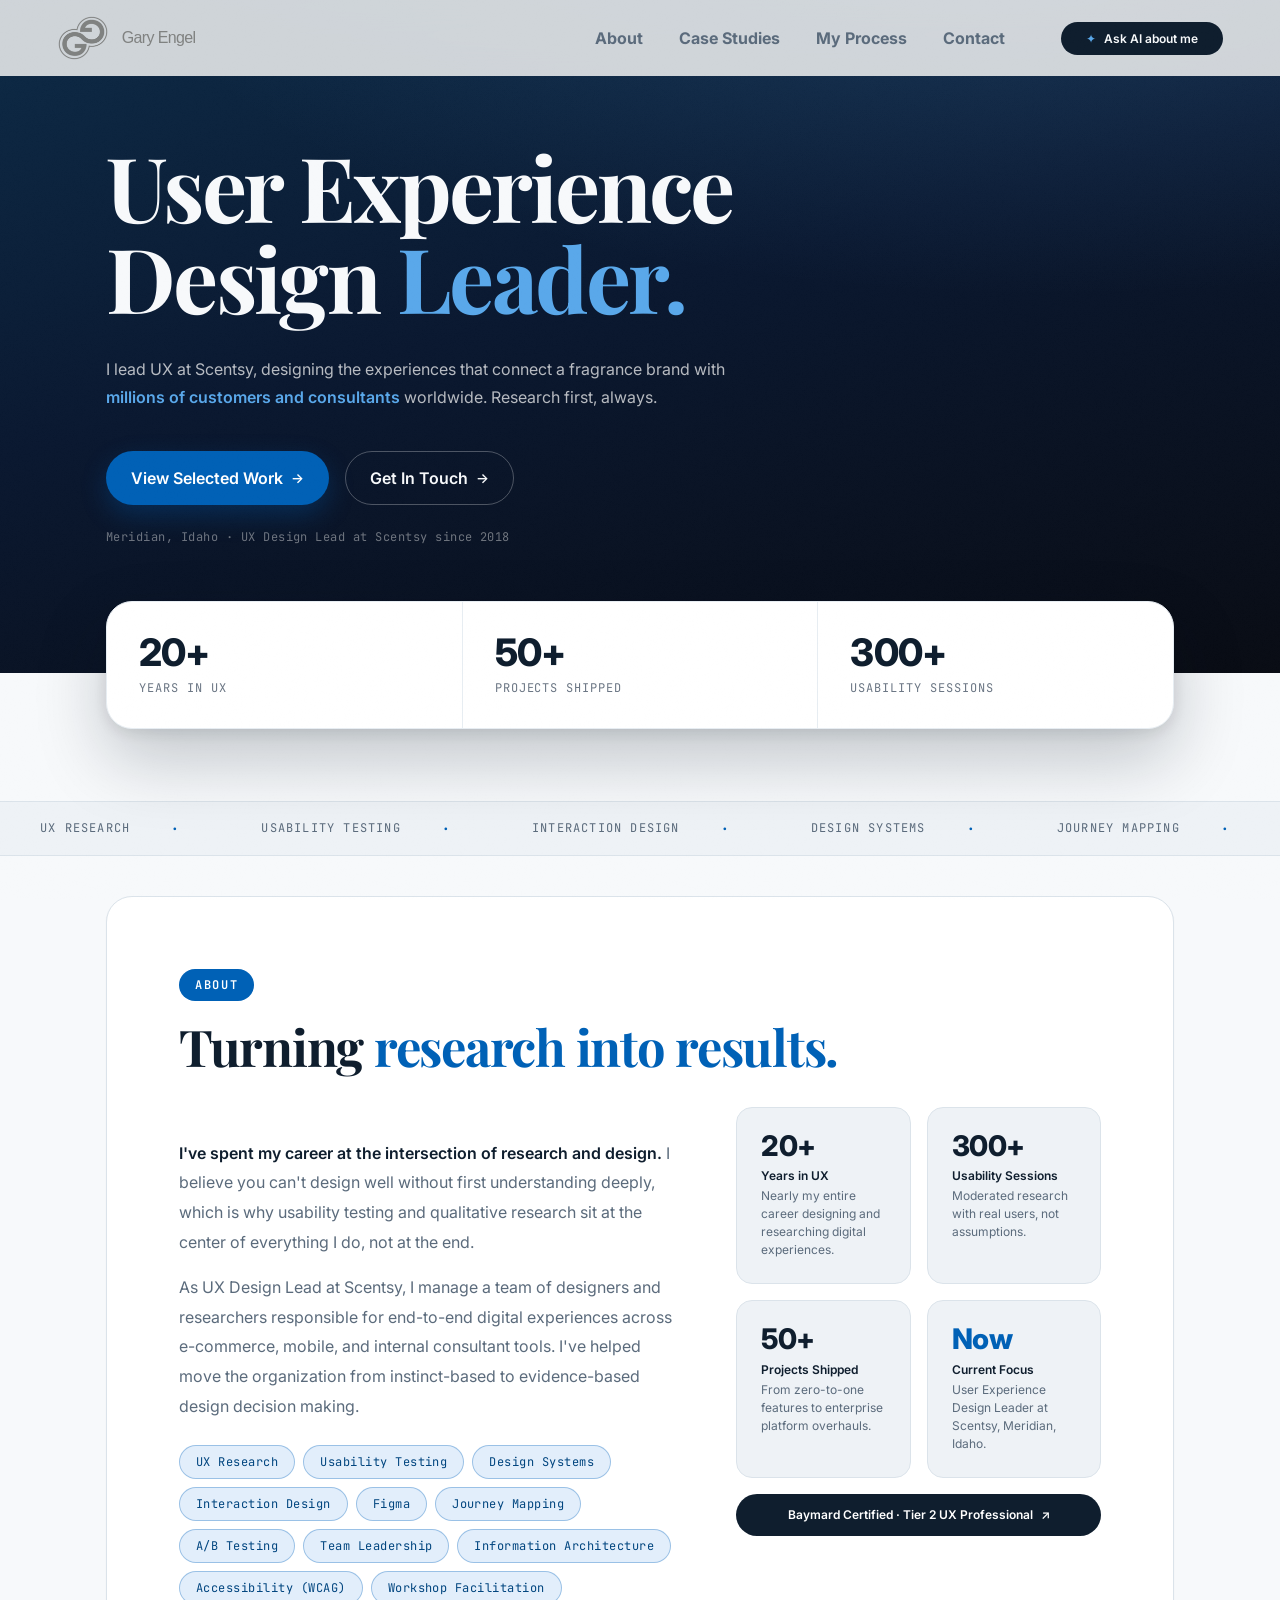
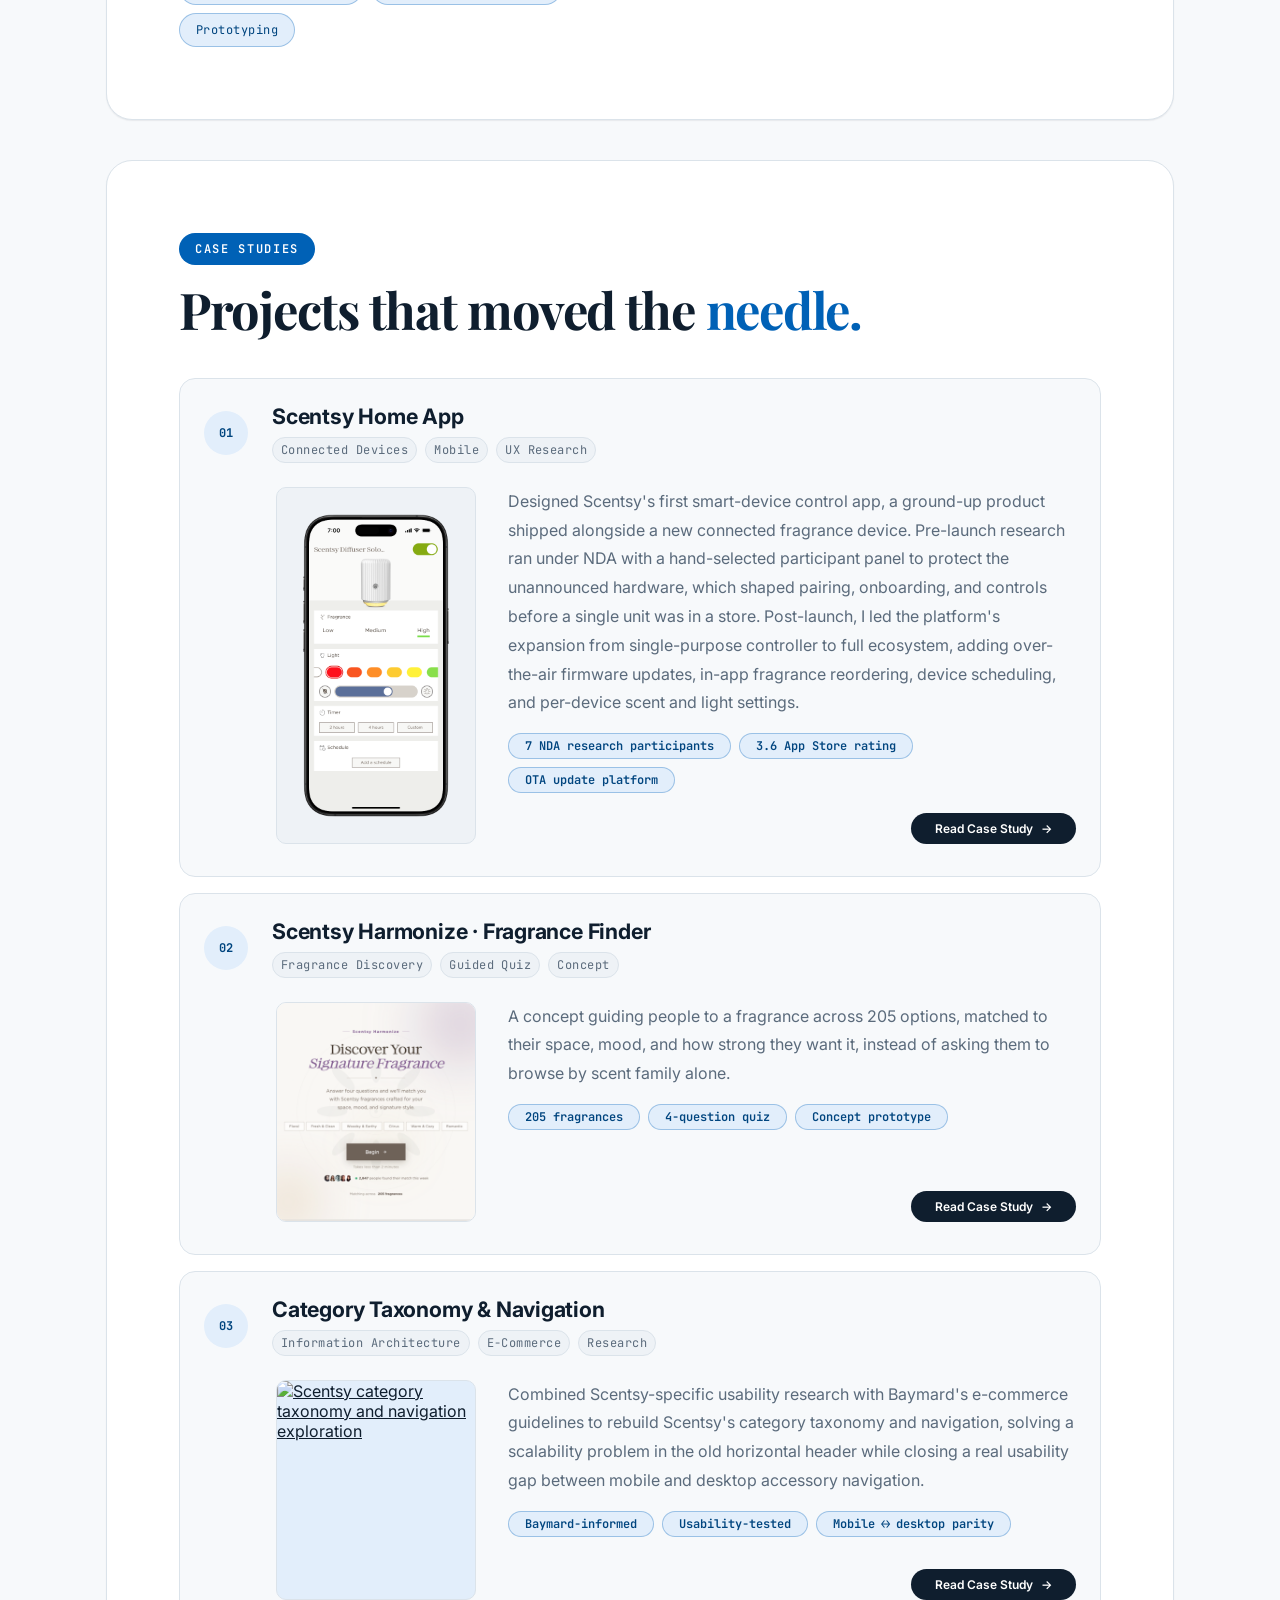
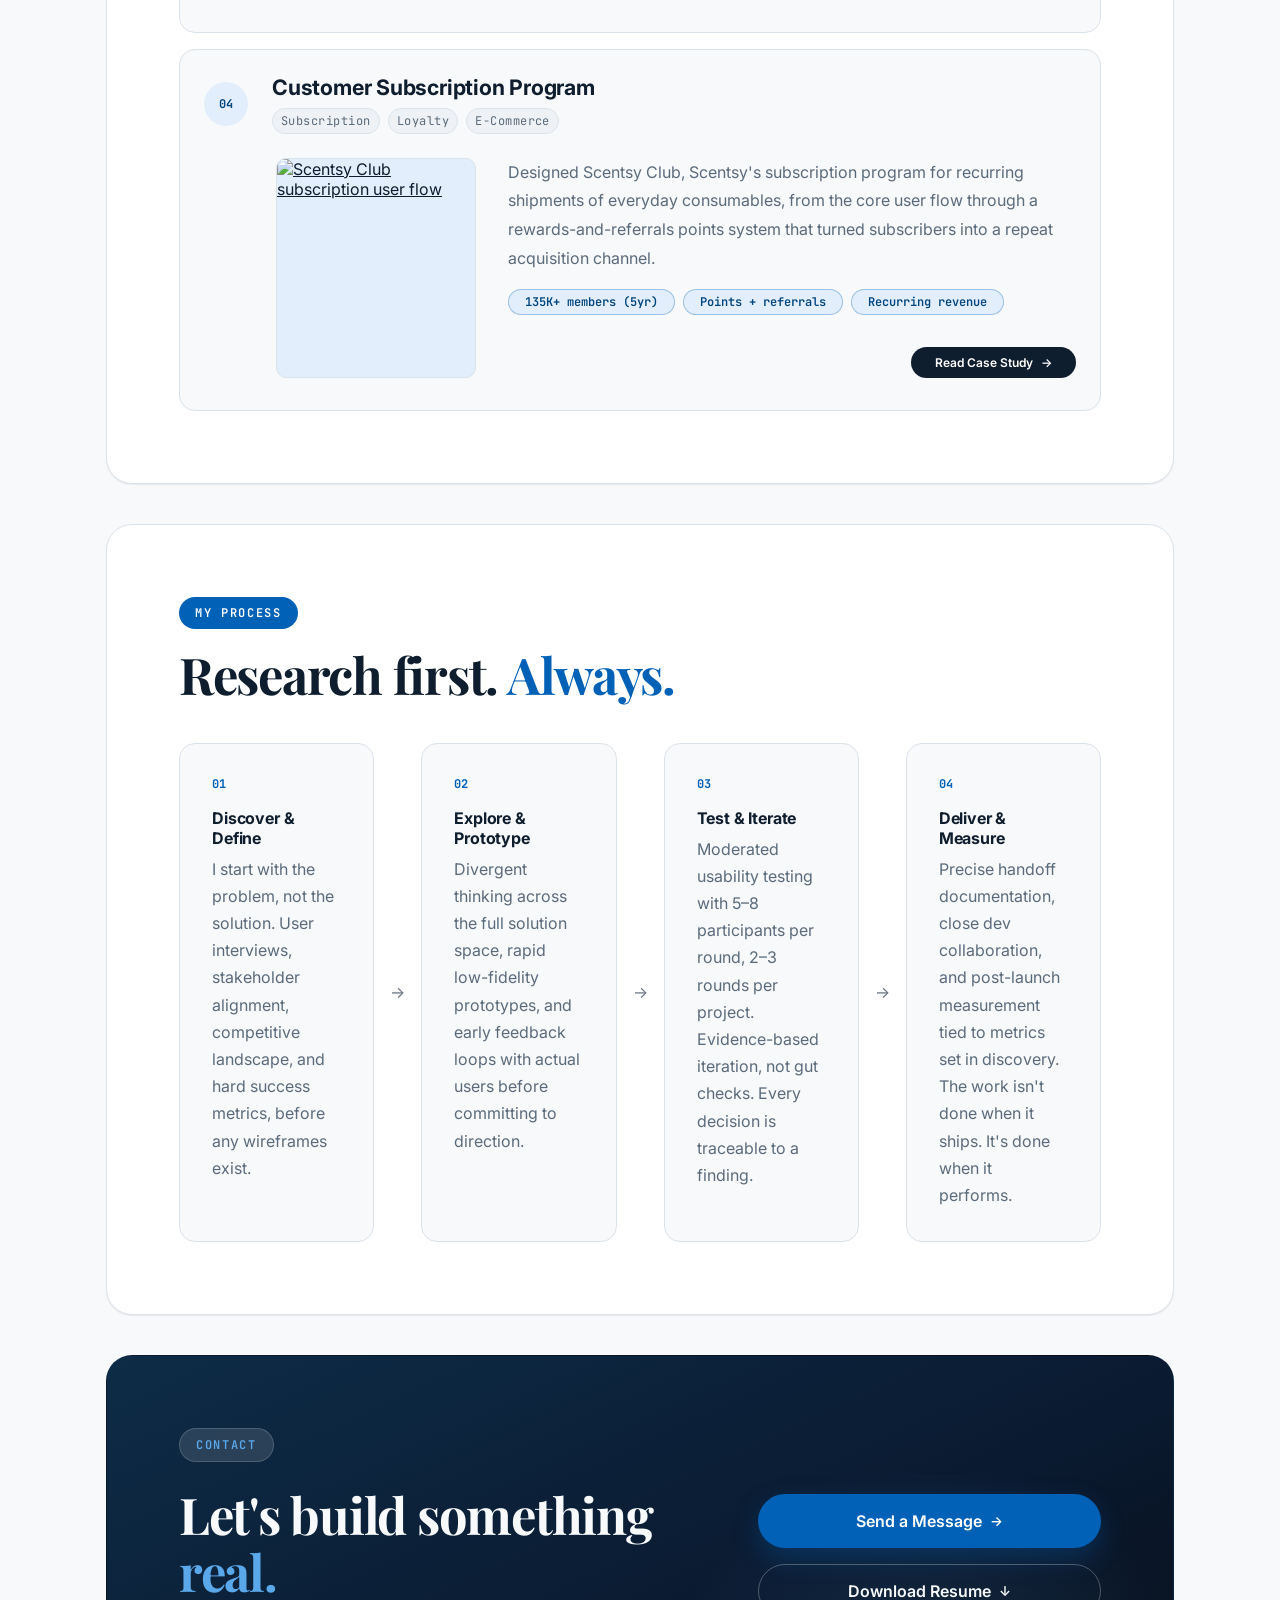
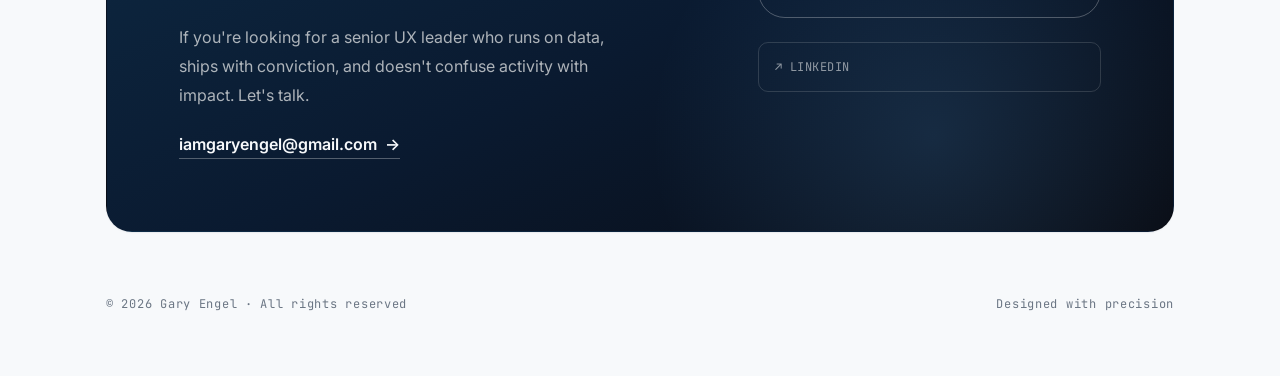
==== commit b1a9e831: "Nav name: track in to -0.04em, Calvin Klein look" ====
--- a/index.html
+++ b/index.html
@@ -691,7 +691,7 @@
         ═══════════════════════════════════════════ -->
         <header class="nav" id="nav">
             <div class="nav-progress" id="navProgress"></div>
-            <h1 style="margin:0;padding:0;line-height:0;font-weight:400;"><a href="#home" class="nav-logo" aria-label="Gary Engel, home"><img src="assets/img/ge-monogram.png" alt="Gary Engel" style="display:block;width:52px;height:auto;" /><span style="font-family:'Century Gothic',CenturyGothic,Futura,'Apple Gothic',sans-serif;font-size:1rem;font-weight:400;color:#808281;letter-spacing:-0.02em;line-height:1;margin-left:0.8rem;white-space:nowrap;">Gary Engel</span></a></h1>
+            <h1 style="margin:0;padding:0;line-height:0;font-weight:400;"><a href="#home" class="nav-logo" aria-label="Gary Engel, home"><img src="assets/img/ge-monogram.png" alt="Gary Engel" style="display:block;width:52px;height:auto;" /><span style="font-family:'Century Gothic',CenturyGothic,Futura,'Apple Gothic',sans-serif;font-size:1rem;font-weight:400;color:#808281;letter-spacing:-0.04em;line-height:1;margin-left:0.8rem;white-space:nowrap;">Gary Engel</span></a></h1>
             <nav class="nav-right">
                 <div class="nav-links-wrap">
                     <span class="nav-pill" id="navPill" aria-hidden="true"></span>
